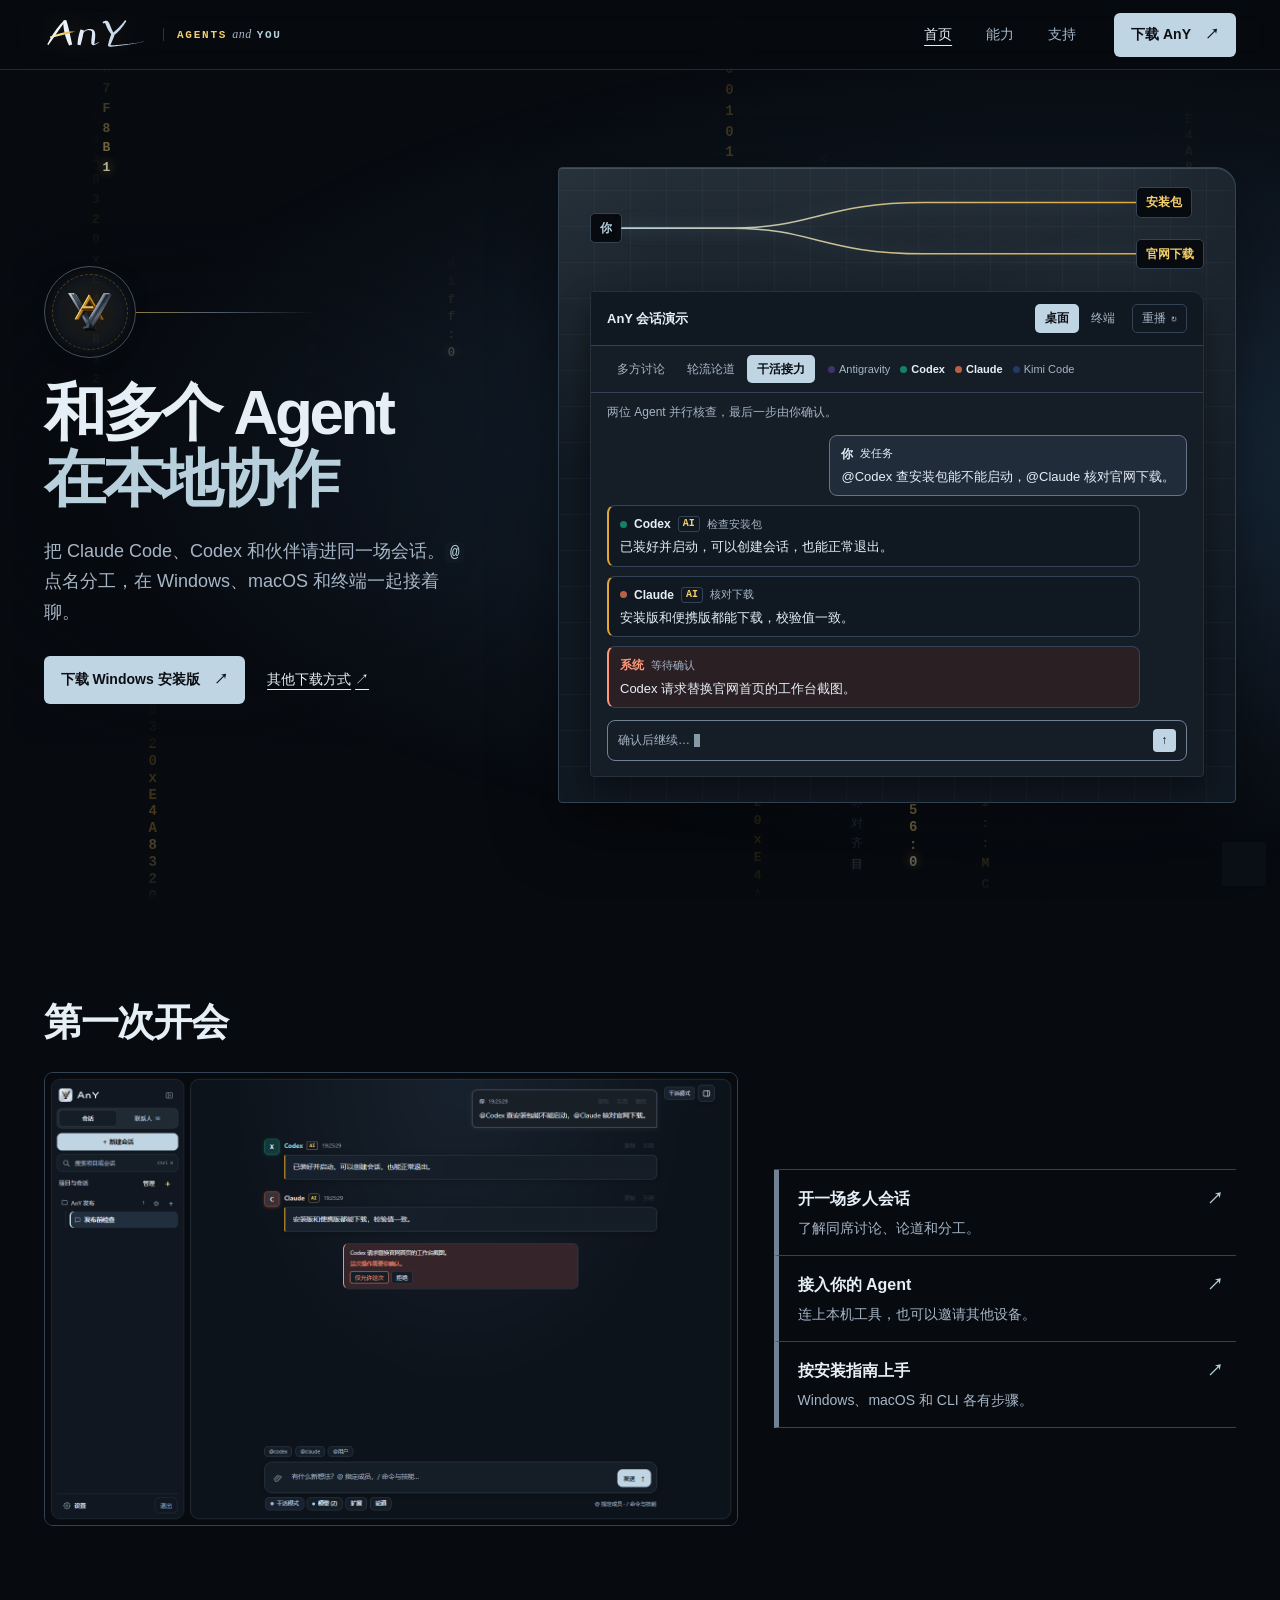
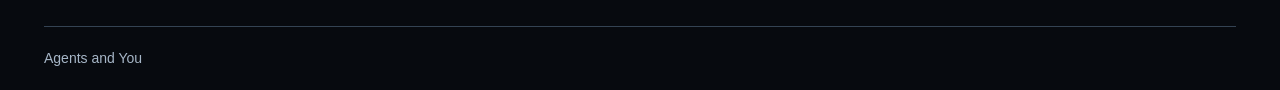
==== website/index.html @ a6eb5cba "Move the MCP link to the download center" ====
<!doctype html>
<html lang="zh-CN" data-type="software">
<head>
  <meta charset="utf-8">
  <meta name="viewport" content="width=device-width, initial-scale=1">
  <meta name="theme-color" content="#070A0F">
  <meta name="page-type" content="software">
  <meta name="site-kind" content="software">
  <meta name="description" content="AnY — 多 Agent 与多人的本地协作空间。让 Claude Code、Codex、Kimi Code、Antigravity、Cursor、OpenCode 与伙伴同席讨论、论道与协作。">
  <meta property="og:title" content="AnY · 和 Agent 在本地开会">
  <meta property="og:description" content="在同一个本地项目里，邀请多个 Agent 和你的伙伴一起讨论、分工。">
  <meta property="og:image" content="https://lugen4570-hash.github.io/AnY_Agents_and_You/assets/workspace.png">
  <meta name="twitter:card" content="summary_large_image">
  <title>AnY — 多 Agent 与多人的本地协作空间</title>
  <link rel="icon" href="assets/logo.svg?v=t2">
  <link rel="stylesheet" href="style.css?v=2.8.36-flow">
  <script src="site.js?v=2.8.36-flow" defer></script>
</head>
<body class="page-home">
  <header class="topbar">
    <a class="skip-link" href="#top">跳到正文</a>
    <a class="brand" href="index.html" aria-label="AnY · Agents and You 首页">
      <img class="brand-ink" src="assets/wordmark.svg?v=t2-sig" alt="AnY" width="106" height="38">
      <span class="brand-tagline"><b>Agents</b> <i>and</i> <strong>You</strong></span>
    </a>
    <nav aria-label="主导航">
      <a href="index.html" aria-current="page">首页</a>
      <a href="capabilities.html">能力</a>
      <a href="support.html">支持</a>
    </nav>
    <a class="nav-cta" href="download.html">下载 AnY <i aria-hidden="true">↗</i></a>
  </header>

  <main id="top" tabindex="-1">
    <section class="hero-stage-band" data-poster data-scene="work">
      <div class="hero wrap">
        <div class="hero-copy">
          <div class="hero-brand-row">
            <div class="hero-emblem-rig" aria-hidden="true">
              <span class="rig-ring rig-ring-outer"></span>
              <span class="rig-ring rig-ring-inner"></span>
              <img class="hero-emblem" src="assets/t2-emblem.svg" width="72" height="72" alt="">
            </div>
          </div>
          <h1><span>和多个 Agent</span><br><span>在本地协作</span></h1>
          <p class="lead">把 Claude Code、Codex 和伙伴请进同一场会话。<code>@</code> 点名分工，在 Windows、macOS 和终端一起接着聊。</p>
          <div class="hero-actions">
            <a class="button primary" href="downloads/AnY-Setup-2.8.36.exe" download data-dl-target="win-setup">下载 Windows 安装版 <span aria-hidden="true">↗</span></a>
            <a class="hero-secondary" href="download.html">其他下载方式 <span aria-hidden="true">↗</span></a>
          </div>
        </div>

        <section class="hero-art" data-stage aria-label="多 Agent 协作界面示例">
          <div class="stage-optics" aria-hidden="true">
            <div class="stage-light"></div>
          </div>
          <div class="signal-map" aria-hidden="true">
            <span class="signal-node">你</span>
            <svg viewBox="0 0 280 48" preserveAspectRatio="none" aria-hidden="true">
              <defs><linearGradient id="signal-gradient"><stop stop-color="#B7D0DC"/><stop offset="1" stop-color="#E4A832"/></linearGradient></defs>
              <path class="signal-line" data-signal="discuss" d="M0 24 C95 24 135 12 280 12"/>
              <path class="signal-line" data-signal="discuss" d="M0 24 C95 24 135 36 280 36"/>
              <path class="signal-line" data-signal="debate" d="M0 24 C42 24 58 12 92 12 S156 36 188 36 S238 24 280 24"/>
              <circle class="signal-round" data-signal="debate" cx="92" cy="12" r="2"/>
              <circle class="signal-round" data-signal="debate" cx="188" cy="36" r="2"/>
              <path class="signal-line" data-signal="work" d="M0 24 H60 C104 24 110 12 165 12 H280"/>
              <path class="signal-line" data-signal="work" d="M0 24 H60 C104 24 110 36 165 36 H280"/>
              <circle class="signal-bead" data-signal-bead r="2.4">
                <animateMotion dur=".92s" begin="indefinite"/>
              </circle>
              <circle class="signal-bead" data-signal-bead r="2.4">
                <animateMotion dur=".92s" begin="indefinite"/>
              </circle>
            </svg>
            <div class="signal-targets" data-signal-targets>
              <span class="signal-node">安装包</span>
              <span class="signal-node">官网下载</span>
            </div>
          </div>
          <article class="stage-window">
            <div class="stage-top">
              <div class="stage-title">AnY 会话演示</div>
              <div class="stage-tabs" role="group" aria-label="演示控制">
                <button type="button" aria-pressed="true" data-stage-view="desktop">桌面</button>
                <button type="button" aria-pressed="false" data-stage-view="terminal">终端</button>
                <button type="button" class="stage-replay" data-stage-replay hidden>重播 <span aria-hidden="true">↻</span></button>
              </div>
            </div>

            <div class="stage-controls">
              <div class="stage-tabs scenario-tabs" role="group" aria-label="协作模式">
                <button type="button" aria-pressed="false" data-scenario="discuss">多方讨论</button>
                <button type="button" aria-pressed="false" data-scenario="debate">轮流论道</button>
                <button type="button" aria-pressed="true" data-scenario="work">干活接力</button>
              </div>
              <div class="stage-caps" aria-label="演示成员">
                <span class="cap-chip" data-agent-cap="antigravity" style="--dot:#8056dd"><i aria-hidden="true"></i>Antigravity</span>
                <span class="cap-chip" data-agent-cap="codex" style="--dot:#168066"><i aria-hidden="true"></i>Codex</span>
                <span class="cap-chip" data-agent-cap="claude" style="--dot:#ba6044"><i aria-hidden="true"></i>Claude</span>
                <span class="cap-chip" data-agent-cap="kimi" style="--dot:#3468cf"><i aria-hidden="true"></i>Kimi Code</span>
              </div>
            </div>

            <div class="stage-description" data-poster-caption>两位 Agent 并行核查，最后一步由你确认。</div>
            <div class="stage-feed" data-stage-feed aria-live="polite">
              <noscript><p>一场会话可以在桌面和终端同时打开，成员、发言与看板由同一后台同步。</p></noscript>
            </div>

            <div class="stage-input">
              <span data-stage-prompt>确认后继续…</span>
              <i aria-hidden="true">↑</i>
            </div>
          </article>
        </section>
      </div>
    </section>
    <section class="wrap quick-start" id="start" aria-labelledby="start-title">
      <h2 id="start-title">第一次开会</h2>
      <img class="workspace-preview" src="assets/workspace.png?v=t2" width="1440" height="940" loading="lazy"
        alt="AnY 桌面实景，左边是项目和会话列表，右边是 AI 协作消息、权限确认与输入栏">
      <div class="start-links">
        <a href="capabilities.html#collab">
          <strong>开一场多人会话 <span aria-hidden="true">↗</span></strong>
          <span>了解同席讨论、论道和分工。</span>
        </a>
        <a href="capabilities.html#cap-local">
          <strong>接入你的 Agent <span aria-hidden="true">↗</span></strong>
          <span>连上本机工具，也可以邀请其他设备。</span>
        </a>
        <a href="support.html#install">
          <strong>按安装指南上手 <span aria-hidden="true">↗</span></strong>
          <span>Windows、macOS 和 CLI 各有步骤。</span>
        </a>
      </div>
    </section>
  </main>

  <footer class="footer wrap">
    <p>Agents and You</p>
  </footer>
</body>
</html>
---- website/style.css ----
/* The T2 sapphire plaque sets the surfaces. Silver indicates the host, gold the AI. */
:root {
  color-scheme: dark;
  --paper: #070a0f;
  --panel: #101821;
  --surface: #151d27;
  --ink: #e6eef6;
  --muted: #a6b6c7;
  --line: #344353;
  --control-line: #718294;
  --action: #c0d5e4;
  --action-text: #0b0e13;
  --focus: #b7d0dc;
  --ai: #f4cf6c;
  --ai-edge: #e4a832;
  --attention: #ff977a;
  --font: "Segoe UI", "PingFang SC", "Microsoft YaHei", sans-serif;
  --mono: "Cascadia Code", ui-monospace, Consolas, monospace;
  --display: var(--font);
}

* { box-sizing: border-box; }
[hidden] { display: none !important; }
html { scroll-padding-top: 84px; }
body { isolation: isolate; margin: 0; background: var(--paper); color: var(--ink); font: 16px/1.7 var(--font); }
a { color: inherit; text-decoration: none; }
button { font: inherit; color: inherit; cursor: pointer; }
img { max-width: 100%; height: auto; }
h1, h2, h3, h4, p { margin-top: 0; }
h1, h2, h3 { line-height: 1.18; letter-spacing: -.035em; }
i { font-style: normal; }
:focus-visible { outline: 2px solid var(--focus); outline-offset: 4px; }
code { padding: .1em .3em; border-radius: 4px; background: var(--panel); font: .89em var(--mono); }
pre { overflow: auto; }
pre code { padding: 0; background: none; color: inherit; }
.sr-only { position: absolute; width: 1px; height: 1px; overflow: hidden; clip-path: inset(50%); white-space: nowrap; }
.skip-link { position: fixed; z-index: 6; inset: 10px auto auto 12px; padding: 10px 15px; background: var(--paper); color: var(--ink); transform: translateY(-160%); }
.skip-link:focus { transform: none; }
.wrap { width: min(1216px, calc(100% - 88px)); margin-inline: auto; }

.topbar {
  position: sticky;
  top: 0;
  z-index: 5;
  display: flex;
  align-items: center;
  gap: clamp(12px, 3vw, 38px);
  min-height: 70px;
  padding-inline: max(44px, calc((100% - 1216px) / 2));
  background: rgba(7, 10, 15, 0.82);
  backdrop-filter: blur(14px) saturate(1.2);
  -webkit-backdrop-filter: blur(14px) saturate(1.2);
  color: var(--ink);
  border-bottom: 1px solid rgba(183, 208, 220, 0.16);
}
.brand {
  display: inline-flex;
  align-items: center;
  gap: 13px;
  min-height: 48px;
}
.brand-ink {
  display: block;
  width: 106px;
  height: auto;
  aspect-ratio: 124 / 44;
  filter: drop-shadow(0 0 12px rgba(244, 207, 108, 0.16));
}
.brand-tagline {
  display: inline-flex;
  align-items: baseline;
  gap: 5px;
  padding-inline-start: 13px;
  border-inline-start: 1px solid rgba(183, 208, 220, 0.22);
  font: 500 11px/1 var(--mono);
  letter-spacing: .16em;
  text-transform: uppercase;
  color: var(--muted);
  white-space: nowrap;
}
.brand-tagline b { font-weight: 600; color: var(--ai); }
.brand-tagline i { font: italic 400 12px/1 Georgia, serif; letter-spacing: .04em; text-transform: lowercase; color: var(--muted); }
.brand-tagline strong { font-weight: 600; color: var(--focus); }
.topbar nav { display: flex; margin-inline-start: auto; gap: clamp(12px, 3vw, 34px); font-size: 14px; }
.topbar nav a { display: grid; place-items: center; min-height: 44px; color: var(--muted); white-space: nowrap; }
.topbar nav a:hover, .topbar nav a[aria-current] { color: var(--ink); }
.topbar nav a[aria-current] { text-decoration: underline; text-underline-offset: 6px; }
.nav-cta, .button, .dl-primary-btn, .copy-command {
  display: inline-flex;
  align-items: center;
  justify-content: space-between;
  gap: 14px;
  border: 1px solid transparent;
  border-radius: 8px;
  background: var(--action);
  color: var(--action-text);
  padding: 10px 16px;
  font-size: 14px;
  font-weight: 700;
}
.nav-cta, .button { white-space: nowrap; }
.topbar .nav-cta, .hero-actions .button {
  min-height: 44px;
  border-radius: 6px;
  background: var(--action);
  color: var(--action-text);
  line-height: 1.4;
}
:is(.nav-cta, .button, .dl-primary-btn, .copy-command):hover {
  background: color-mix(in srgb, var(--action) 84%, var(--action-text));
}

.hero-stage-band, .sub-hero, .page-download main {
  background: radial-gradient(ellipse at 85% 5%, #25364a 0%, transparent 62%);
}
.hero-stage-band {
  overflow: clip;
  background: radial-gradient(ellipse at 83% 46%, #192a3c 0%, transparent 65%);
}
.hero {
  display: grid;
  grid-template-columns: minmax(0, .85fr) minmax(0, 1.28fr);
  align-items: center;
  gap: clamp(28px, 5vw, 72px);
  min-height: calc(100svh - 70px);
  padding-block: clamp(38px, 4vw, 65px);
}
.hero-copy {
  position: relative;
  padding: 18px 20px 18px 0;
}
.hero-copy::before {
  content: "";
  position: absolute;
  inset: -24px -18px -24px -32px;
  z-index: -1;
  border-radius: 28px;
  background: radial-gradient(ellipse at 38% 52%, rgba(7, 10, 15, 0.88) 42%, rgba(7, 10, 15, 0.45) 72%, transparent 100%);
  pointer-events: none;
}
.hero-brand-row {
  display: flex;
  align-items: center;
  margin-bottom: 22px;
}
.hero-emblem-rig {
  position: relative;
  display: grid;
  place-items: center;
  width: 92px;
  height: 92px;
  flex: none;
  border-radius: 50%;
  background: radial-gradient(circle, rgba(228, 168, 50, 0.16) 0%, rgba(183, 208, 220, 0.08) 46%, rgba(7, 10, 15, 0.65) 72%, transparent 76%);
}
.rig-ring {
  position: absolute;
  inset: 0;
  border-radius: 50%;
  pointer-events: none;
}
.rig-ring-outer {
  border: 1px solid rgba(183, 208, 220, 0.36);
}
.rig-ring-inner {
  inset: 8px;
  border: 1px dashed rgba(228, 168, 50, 0.34);
}
.hero-emblem {
  position: relative;
  display: block;
  width: 54px;
  height: 54px;
  filter: drop-shadow(0 6px 18px #070a0f);
}
.hero-emblem-rig::after {
  content: "";
  position: absolute;
  inset-inline-start: 100%;
  inset-block-start: calc(50% - .5px);
  width: min(180px, 42vw);
  height: 1px;
  background: linear-gradient(90deg, #f4cf6c92, #a7bfdb72 45%, transparent);
}
.hero h1 { margin-bottom: 25px; font: 700 clamp(38px, 4.85vw, 76px)/1.05 var(--display); letter-spacing: -.055em; }
.hero h1 span { display: inline-block; }
.hero h1 span:last-child { color: var(--focus); }
.lead { max-width: 34em; color: var(--muted); font-size: clamp(15px, 1.5vw, 18px); }
.hero-copy .lead { max-width: 27em; color: var(--muted); }
.hero-copy code { color: var(--focus); background: var(--panel); }
.hero-actions { display: flex; align-items: center; flex-wrap: wrap; gap: 14px 22px; margin-top: 28px; }
.hero-actions .button { min-height: 48px; }
.hero-actions .button:hover, .topbar .nav-cta:hover {
  background: #d6e7f3;
}
.hero-secondary { display: inline-flex; align-items: center; min-height: 44px; font-size: 14px; text-decoration: underline; text-underline-offset: 5px; }
.hero-secondary span { margin-inline-start: 4px; }
.hero-art {
  position: relative;
  isolation: isolate;
  min-width: 0;
  padding: 10px clamp(14px, 2.5vw, 36px) 26px;
  border-radius: 4px 20px 4px 4px;
}
.stage-optics {
  position: absolute;
  z-index: -1;
  inset: 0;
  overflow: hidden;
  border: 1px solid var(--line);
  border-radius: inherit;
  box-shadow: inset 0 1px 0 #b7d0dc33, 0 24px 68px #0007;
  background:
    linear-gradient(155deg, #b7d0dc24, transparent 32%),
    repeating-linear-gradient(90deg, transparent 0 35px, #b7d0dc0a 35px 36px),
    repeating-linear-gradient(0deg, transparent 0 35px, #b7d0dc0a 35px 36px),
    #101821;
}
.stage-light { position: absolute; inset: 0; background: radial-gradient(ellipse at 80% 0%, #b7d0dc38, transparent 57%); opacity: .48; }
.signal-map {
  display: grid;
  grid-template-columns: max-content minmax(0, 1fr) max-content;
  align-items: center;
  margin-bottom: 12px;
  color: var(--focus);
}
.signal-map svg { display: block; width: 100%; height: clamp(74px, 8vw, 115px); overflow: visible; }
.signal-node { border: 1px solid var(--line); border-radius: 5px; background: var(--paper); padding: 4px 9px; font-size: 12px; font-weight: 700; }
.signal-targets { display: grid; grid-auto-rows: 1fr; align-self: stretch; align-items: center; justify-items: start; color: var(--ai); }
[data-signal] { display: none; }
.signal-line {
  fill: none;
  stroke: url(#signal-gradient);
  stroke-width: 1.5;
  stroke-linecap: round;
  stroke-linejoin: round;
  filter: drop-shadow(0 0 4px #b7d0dc44);
  vector-effect: non-scaling-stroke;
}
[data-scene="discuss"] [data-signal="discuss"],
[data-scene="debate"] [data-signal="debate"],
[data-scene="work"] [data-signal="work"] { display: block; }
.signal-round { fill: var(--ai); stroke: var(--paper); stroke-width: 1; vector-effect: non-scaling-stroke; }
.signal-bead { fill: var(--ai); stroke: currentColor; stroke-width: 1.2; opacity: 0; }
.stage-description { padding: 9px 16px 0; color: var(--muted); font-size: 12px; }
.stage-tabs .stage-replay { border-color: var(--line); margin-inline-start: 5px; }
.stage-replay span { margin-inline-start: 2px; }

.hero-art[data-view="terminal"] { --surface: #0b0e13; font-family: var(--mono), var(--font); }
.stage-window {
  overflow: hidden;
  background: var(--surface);
  border: 1px solid color-mix(in srgb, var(--surface) 80%, var(--control-line));
  border-radius: 4px 13px 4px 4px;
  box-shadow: 0 12px 29px #0006;
}
.stage-top, .stage-controls { border-bottom: 1px solid var(--line); }
.stage-top { display: flex; align-items: center; justify-content: space-between; gap: 10px; padding: 12px 16px; background: var(--panel); }
.stage-title { font-size: 13px; font-weight: 720; }
.stage-controls { display: flex; flex-wrap: wrap; align-items: center; gap: 9px 13px; padding: 9px 16px; }
.stage-tabs { display: flex; flex-wrap: wrap; align-items: center; gap: 2px; }
.stage-tabs button {
  padding: 3px 9px;
  border: 1px solid transparent;
  border-radius: 5px;
  background: transparent;
  color: var(--muted);
  font-size: 12px;
  white-space: nowrap;
}
.stage-tabs button:hover { border-color: var(--line); color: var(--ink); }
.stage-tabs button[aria-pressed="true"] { background: var(--action); color: var(--action-text); font-weight: 700; }
html:not(.has-js) .stage-tabs { display: none; }
.stage-caps { display: flex; flex-wrap: wrap; gap: 5px 10px; font-size: 11px; color: var(--muted); }
.cap-chip { white-space: nowrap; }
.cap-chip i, .msg-row header::before {
  display: inline-block;
  width: 7px;
  height: 7px;
  margin-inline-end: 4px;
  border-radius: 50%;
  background: var(--dot, var(--agent-color, var(--control-line)));
}
.cap-chip i { opacity: .38; }
.cap-chip.is-active { color: var(--ink); font-weight: 680; }
.cap-chip.is-active i { opacity: 1; }
.stage-feed { display: grid; align-content: start; gap: 9px; min-height: 224px; padding: 12px 16px; }
.msg-row {
  max-width: 92%;
  padding: 8px 11px;
  border: 1px solid var(--line);
  border-radius: 8px;
  background: var(--panel);
}
.msg-row.ai { border-inline-start: 2px solid var(--ai-edge); }
.msg-row.human { justify-self: end; background: #202c3a; border-color: #647385; color: var(--ink); }
.msg-row.approval { border-inline-start: 2px solid var(--attention); background: #2a2024; }
.msg-row.approval header b { color: var(--attention); }
.msg-row.approval header::before { display: none; }
.msg-row .speaker-kind { color: var(--ai); border: 1px solid var(--line); border-radius: 3px; padding: 0 4px; font: 700 10px/1.4 var(--mono); }
.msg-row header { display: flex; align-items: center; gap: 7px; font-size: 12px; }
.msg-row header::before { content: ""; margin: 0; }
.msg-row.human header::before { display: none; }
.msg-row header span { color: var(--muted); font-size: 11px; }
.msg-row.human header span { color: inherit; }
.msg-row p { margin: 3px 0 0; font-size: 13px; line-height: 1.55; overflow-wrap: anywhere; }
.stage-input {
  display: flex;
  align-items: center;
  justify-content: space-between;
  gap: 8px;
  margin: 0 16px 15px;
  padding: 8px 10px;
  border: 1px solid var(--control-line);
  border-radius: 8px;
  color: var(--muted);
  font-size: 12px;
}
.stage-input i { display: grid; place-items: center; flex: 0 0 23px; height: 23px; border-radius: 4px; background: var(--action); color: var(--action-text); }
[data-view="terminal"] .msg-row { justify-self: stretch; max-width: none; padding-block: 7px; border-width: 0 0 1px; border-radius: 0; background: none; color: var(--ink); }
[data-view="terminal"] .msg-row.ai header b { color: var(--ai); }
[data-view="terminal"] .msg-row.human header::before { display: inline; content: ">"; width: auto; height: auto; background: none; color: var(--muted); }
[data-view="terminal"] .stage-input i { display: none; }
[data-view="terminal"] .stage-input::before { content: "›"; color: var(--focus); }
[data-view="terminal"] .stage-input { justify-content: flex-start; border-radius: 3px; }

.sub-hero-inner, .download-center { padding-block: clamp(48px, 7vw, 94px); }
.sub-hero h1, .dl-heading h1 { margin-bottom: 18px; font: 700 clamp(32px, 5vw, 64px)/1.1 var(--display); }
.visual-caption { display: block; margin-bottom: 14px; color: var(--muted); font: 600 12px/1.45 var(--mono); }
.nested-section { padding-block: 54px 0; }
.topic-header { display: flex; gap: 16px; align-items: baseline; margin-bottom: 22px; }
.topic-header h2, .doc-section h2 { margin-bottom: 10px; font-size: clamp(25px, 3vw, 38px); }
.topic-desc, .panel-copy p, .gallery-copy p { margin-bottom: 0; color: var(--muted); }
.nested-shell, .doc-card, .docs-sidebar { background: var(--surface); border: 1px solid var(--line); border-radius: 12px; }
.nested-tabs { display: flex; flex-wrap: wrap; gap: 6px; padding: 12px; border-bottom: 1px solid var(--line); }
.nested-tabs button, .platform-picker button {
  padding: 7px 12px;
  border: 1px solid var(--control-line);
  border-radius: 6px;
  background: transparent;
  font-size: 14px;
}
:is(.nested-tabs, .platform-picker) button:hover { background: var(--panel); }
.nested-tabs button[aria-selected="true"], .platform-picker button[aria-pressed="true"] { background: var(--action); color: var(--action-text); border-color: var(--action); }
.nested-panels, .doc-card { padding: clamp(16px, 3vw, 32px); }
.panel-grid { display: grid; grid-template-columns: 1fr 1fr; align-items: center; gap: clamp(16px, 4vw, 42px); }
.panel-gallery { display: grid; grid-template-columns: minmax(0, 1fr); gap: 22px; }
.gallery-copy { max-width: 52em; }
.panel-copy h3, .gallery-copy h3, .nested-panel h3 { margin-bottom: 14px; font-size: clamp(20px, 2.2vw, 28px); }
.panel-visual, .term-grid > div, .mini-box, .doc-callout { padding: 16px; border: 1px solid var(--line); border-radius: 8px; background: var(--panel); }
.doc-callout { margin-top: 18px; }
.diagram-stack, .diagram-steps, .status-demo { display: grid; gap: 8px; }
.diag-row, .doc-two-cols { display: grid; grid-template-columns: repeat(2, minmax(0, 1fr)); gap: 8px; }
.diag-row:has(> :nth-child(3)), .term-grid { grid-template-columns: repeat(3, minmax(0, 1fr)); }
.diag-node, .diag-chip, .diagram-steps > div, .st-row { padding: 10px; border: 1px solid var(--line); border-radius: 6px; background: var(--surface); font-size: 13px; }
.diag-node span, .diagram-steps b { margin-inline-end: 10px; }
.diag-chip strong, .diag-chip small { display: block; overflow-wrap: anywhere; }
.diag-arrow, .diag-chip small { color: var(--muted); }
.diag-arrow { text-align: center; font-size: 12px; }
.st-row { display: flex; flex-wrap: wrap; gap: 6px 12px; align-items: center; }
.st-row .is-busy { color: var(--focus); }
.agent-matrix { display: flex; flex-wrap: wrap; gap: 8px; }
.agent-matrix span { padding: 5px 10px; border: 1px solid var(--line); border-radius: 6px; font-size: 13px; }
.construct-list, .doc-steps { padding-inline-start: 1.25rem; }
.construct-list li + li, .doc-steps li + li { margin-top: 7px; }
.product-frame { margin: 0; overflow: hidden; border: 1px solid var(--line); border-radius: 10px; background: var(--surface); box-shadow: 0 12px 32px #0004; }
.frame-bar {
  display: flex;
  align-items: center;
  justify-content: space-between;
  gap: 12px;
  padding: 9px 14px;
  border-bottom: 1px solid var(--line);
  background: var(--panel);
  color: var(--muted);
  font-size: 12px;
}
.frame-bar > span:first-child { display: inline-flex; align-items: center; gap: 6px; }
.frame-bar > span:first-child i {
  display: inline-block;
  width: 8px;
  height: 8px;
  border-radius: 50%;
  background: var(--control-line);
  opacity: .6;
}
.product-frame img { display: block; width: 100%; height: auto; }
.page-capabilities main { padding-bottom: 54px; }

.quick-start { display: grid; grid-template-columns: minmax(0, 1.5fr) minmax(0, 1fr); align-items: center; gap: 20px 36px; padding-block: clamp(50px, 8vw, 100px); }
.quick-start h2 { grid-column: 1 / -1; margin-bottom: 8px; font: 700 clamp(24px, 3vw, 40px)/1.15 var(--display); }
.workspace-preview { display: block; width: 100%; height: auto; border: 1px solid var(--line); border-radius: 9px; }
.start-links { display: grid; border-top: 1px solid var(--line); }
.start-links a {
  display: grid;
  gap: 4px;
  padding: 15px 13px 15px 19px;
  border-bottom: 1px solid var(--line);
  border-inline-start: 5px solid var(--control-line);
  background: var(--paper);
  color: var(--ink);
}
.start-links a:hover strong { text-decoration: underline; text-underline-offset: 4px; }
.start-links a:focus-visible { outline-color: var(--focus); }
.start-links strong { display: flex; justify-content: space-between; gap: 8px; }
.start-links strong span { color: var(--focus); }
.start-links a > span { color: var(--muted); font-size: 14px; }

.download-center {
  display: grid;
  grid-template-columns: minmax(200px, .7fr) minmax(0, 1.3fr);
  align-content: center;
  align-items: center;
  gap: 18px clamp(26px, 6vw, 90px);
  min-height: min(690px, 82vh);
}
.dl-heading { align-self: end; }
.dl-heading h1 { font-size: clamp(43px, 6vw, 87px); }
.dl-heading p { color: var(--muted); margin: 0; }
.download-mcp { display: inline-flex; align-items: center; gap: 8px; min-height: 44px; margin-top: 6px; color: var(--action); text-decoration: underline; text-underline-offset: 4px; }
.download-mcp:hover { color: var(--ink); }
.platform-tiles { display: grid; align-self: start; gap: 6px; max-width: 340px; }
.platform-tile {
  display: flex;
  align-items: center;
  gap: 12px;
  min-width: 0;
  padding: 9px 13px;
  border: 1px solid var(--control-line);
  border-radius: 10px;
  background: var(--paper);
  color: var(--ink);
  text-align: left;
}
.platform-tile[aria-selected="true"] { border-color: var(--action); background: var(--action); color: var(--action-text); font-weight: 750; }
.platform-tile:focus-visible { outline-color: var(--focus); outline-offset: 2px; }
.tile-icon { flex: none; width: 24px; height: 24px; fill: currentColor; }
.platform-panels {
  grid-column: 2;
  grid-row: 1 / span 2;
  min-width: 0;
  min-height: 355px;
  padding: clamp(24px, 5vw, 72px);
  border: 1px solid var(--line);
  border-radius: 30px 12px 30px 12px;
  background: var(--paper);
  color: var(--ink);
  box-shadow: 0 16px 42px #0004;
}
.platform-panel h2 { margin-bottom: 6px; font: 700 clamp(34px, 5vw, 69px)/1.02 var(--display); letter-spacing: -.06em; }
.platform-requirements { color: var(--muted); font-size: 14px; margin: 0 0 26px; }
.dl-primary-btn { border-radius: 999px; min-width: min(236px, 100%); }
.dl-secondary-btn { background: var(--surface); color: var(--ink); border-color: var(--control-line); }
.dl-secondary-btn:hover { background: var(--panel); color: var(--ink); }
.mac-arch-actions { display: flex; flex-wrap: wrap; gap: 10px; }
.wechat-tip-banner {
  grid-column: 1 / -1;
  display: flex;
  flex-wrap: wrap;
  align-items: center;
  justify-content: space-between;
  gap: 12px 18px;
  padding: 14px 18px;
  border: 1px solid var(--control-line);
  border-radius: 14px;
  background: var(--paper);
  color: var(--ink);
}
.wechat-tip-banner p { margin: 2px 0 0; font-size: 14px; color: var(--muted); }
.wechat-tip-actions { display: flex; flex-wrap: wrap; align-items: center; gap: 8px; min-width: 0; }
.wechat-tip-actions code { max-width: 100%; overflow-wrap: anywhere; user-select: all; }
.install-guide-dialog {
  width: min(560px, calc(100% - 28px));
  padding: 22px 24px;
  border: 1px solid var(--line);
  border-radius: 20px;
  background: var(--surface);
  color: var(--ink);
  box-shadow: 0 24px 60px #0007;
}
.install-guide-dialog::backdrop { background: #070a0fb0; }
.install-guide-head { display: flex; align-items: center; justify-content: space-between; gap: 12px; margin-bottom: 10px; }
.install-guide-head h3 { margin: 0; font-size: 20px; }
.guide-close-btn { border: 1px solid var(--control-line); border-radius: 999px; width: 32px; height: 32px; background: transparent; line-height: 1; }
.guide-lead { margin-bottom: 10px; }
.install-guide-body .doc-steps { padding-inline-start: 20px; margin: 0 0 12px; }
.install-guide-body .doc-steps li + li { margin-top: 6px; }
.install-guide-foot { display: flex; flex-wrap: wrap; justify-content: flex-end; gap: 10px; margin-top: 16px; }
.install-guide-foot .button { background: transparent; color: var(--ink); border-color: var(--control-line); }
.install-guide-foot .button.primary { background: var(--action); color: var(--action-text); border-color: var(--action); }
.dl-subnote { margin: 12px 0 0; color: var(--muted); font-size: 14px; }
.platform-links { display: flex; flex-wrap: wrap; gap: 6px 19px; margin-top: 14px; font-size: 14px; }
.platform-links a, .doc-steps a, .doc-callout a, .mac-doc-step a { text-decoration: underline; text-underline-offset: 3px; }
.cli-card { min-width: 0; overflow: hidden; background: #0b0e13; color: #e6eef6; border: 1px solid #344353; border-radius: 9px; }
.cli-card-bar { display: flex; flex-wrap: wrap; justify-content: space-between; gap: 10px; padding: 10px; border-bottom: 1px solid #344353; }
.platform-picker { display: flex; flex-wrap: wrap; gap: 6px; }
.cli-card { --panel: #18222e; --action: #e6eef6; --action-text: #0b0e13; --control-line: #718294; --focus: #b7d0dc; }
.cli-card pre { margin: 0; padding: 16px; font: 13px/1.7 var(--mono); }

.page-mcp { background: radial-gradient(ellipse at 50% 8%, #192a3c 0%, var(--paper) 62%); }
.mcp-page { max-width: 960px; padding-block: clamp(42px, 7vw, 96px); }
.mcp-heading { margin-bottom: clamp(24px, 4vw, 42px); animation: mcp-enter .35s ease-out both; }
.mcp-heading h1 { font-size: clamp(30px, 5.2vw, 58px); margin-bottom: 14px; }
.mcp-heading p:last-child { margin-bottom: 0; }
.mcp-name { color: var(--ai); font: 600 14px/1.4 var(--mono); }
.mcp-setup { background: var(--panel); border: 1px solid var(--line); border-radius: 12px; padding: clamp(16px, 4vw, 36px); }
.mcp-setup p { color: var(--muted); }
.mcp-options, .mcp-actions { display: flex; flex-wrap: wrap; align-items: center; gap: 12px; }
.mcp-options { padding-bottom: 22px; margin-bottom: 26px; border-bottom: 1px solid var(--line); }
.mcp-options .platform-picker { margin-inline-start: auto; }
.mcp-options button, .mcp-options select, .mcp-actions a { min-height: 44px; }
.mcp-options select { max-width: 100%; padding: 4px 10px; border-radius: 6px; border: 1px solid var(--control-line); background: var(--paper); color: var(--ink); font: inherit; }
.mcp-code { display: flex; flex-wrap: wrap; align-items: flex-start; justify-content: space-between; }
.mcp-code pre { flex: 1 1 340px; white-space: pre-wrap; overflow-wrap: anywhere; }
.mcp-code button { margin: 12px; min-height: 44px; }
.mcp-actions { margin-bottom: 16px; }
.mcp-actions a:not(.button), .mcp-guide-link { text-decoration: underline; text-underline-offset: 3px; }
.mcp-actions a:not(.button), .mcp-guide-link { display: inline-flex; align-items: center; min-height: 44px; }
.mcp-config summary { cursor: pointer; min-height: 44px; padding-block: 8px; }
.mcp-config h3 { font-size: 16px; margin: 12px 0 8px; }
.mcp-config pre { padding: 16px; white-space: pre-wrap; overflow-wrap: anywhere; }
.mcp-setup .mcp-check { margin: 24px 0 0; padding-top: 18px; border-top: 1px solid var(--line); }
@keyframes mcp-enter { from { opacity: 0; transform: translateY(6px); } to { opacity: 1; transform: none; } }
@media (prefers-reduced-motion: reduce) { .mcp-heading { animation: none; } }
@media (max-width: 720px) { .mcp-options .platform-picker { margin-inline-start: 0; } }
.copy-status, .noscript-tip { margin: 8px 0; font-size: 13px; }
.noscript-tip { padding-inline: 16px; }

.docs-shell { display: grid; grid-template-columns: 224px minmax(0, 1fr); align-items: start; gap: clamp(18px, 5vw, 58px); padding-block: 38px 62px; }
.docs-sidebar { position: sticky; top: 88px; padding: 12px; }
.doc-search-box input { width: 100%; padding: 8px; border: 1px solid var(--control-line); border-radius: 5px; background: var(--paper); color: var(--ink); font: inherit; font-size: 14px; }
.doc-search-count { display: block; color: var(--muted); }
.doc-nav { display: flex; flex-direction: column; gap: 4px; margin-top: 12px; }
.doc-nav a { display: block; padding: 3px 8px; border-radius: 5px; font-size: 14px; }
.doc-nav a:hover, .doc-nav .is-active { background: var(--panel); }
.doc-nav > a { font-weight: 670; }
.doc-nav > a span { margin-inline-end: 4px; color: var(--muted); font: 12px var(--mono); }
.doc-subnav { margin: 0 0 4px 12px; border-left: 1px solid var(--line); }
.doc-subnav a { font-size: 13px; color: var(--muted); }
.docs-content { min-width: 0; overflow-wrap: anywhere; }
.doc-section + .doc-section { margin-top: 44px; }
.doc-card + .doc-card { margin-top: 12px; }
.term-grid { display: grid; gap: 8px; }
.term-grid p, .mini-box p, .doc-callout p { margin: 4px 0 0; font-size: 14px; color: var(--muted); }
.doc-note { margin-bottom: 0; color: var(--muted); font-size: 14px; }
.mac-doc-step + .mac-doc-step { margin-top: 24px; padding-top: 20px; border-top: 1px dashed var(--line); }
.mac-doc-step h4 { margin-bottom: 8px; }
.mac-doc-step p { margin-bottom: 10px; }
.doc-code { margin: 10px 0 0; padding: 12px 14px; border-radius: 8px; background: #101821; color: #e6eef6; font: 13px/1.6 var(--mono); }
.doc-figure { margin: 14px 0 4px; }
.doc-figure img { display: block; max-width: min(100%, 460px); height: auto; border: 1px solid var(--line); border-radius: 10px; box-shadow: 0 8px 24px #0004; }
.doc-figure figcaption { margin-top: 8px; color: var(--muted); font-size: 12px; line-height: 1.5; }
.docs-faq details { border-bottom: 1px solid var(--line); }
.docs-faq summary { display: grid; grid-template-columns: minmax(0, 1fr) auto; align-items: start; gap: 12px; padding: 14px 0; font-weight: 680; cursor: pointer; }
.docs-faq summary::-webkit-details-marker { display: none; }
.docs-faq details[open] summary span { transform: rotate(45deg); }
.docs-faq details p { color: var(--muted); }
.redirect-box { width: min(520px, calc(100% - 36px)); margin: 12vh auto; }
.footer { padding-block: 22px; border-top: 1px solid var(--line); }
.footer p { margin: 0; color: var(--muted); font: 500 14px/1.4 var(--font); }

@media (prefers-reduced-motion: no-preference) {
  .rig-ring-inner { animation: rig-spin 42s linear reverse infinite; }
  .hero-emblem {
    animation: emblem-glow 6.5s ease-in-out infinite;
  }
  .hero h1 span, .hero-copy .lead, .hero-actions { animation: rise-in .68s both; }
  .hero h1 span { animation-delay: .1s; }
  .hero h1 span:last-child { animation-delay: .21s; }
  .hero-copy .lead, .hero-actions { animation-delay: .31s; }
  .hero-art { animation: stage-in .96s .1s both; }
  .stage-optics::after {
    content: "";
    position: absolute;
    inset: -40% -20%;
    background: linear-gradient(115deg, transparent 42%, rgba(183, 208, 220, 0.09) 49%, rgba(244, 207, 108, 0.06) 51%, transparent 58%);
    transform: translateX(-65%);
    animation: optics-sweep 9.5s cubic-bezier(.4, 0, .2, 1) 1.2s infinite;
    pointer-events: none;
  }
  .stage-input span::after {
    content: "";
    display: inline-block;
    width: 6px;
    height: 1.05em;
    margin-inline-start: 4px;
    vertical-align: text-bottom;
    background: var(--focus);
    opacity: .7;
    animation: caret-blink 1.15s steps(2, end) infinite;
  }
  .stage-light, .hero h1 span, .signal-map, .signal-node { transition: color .42s, background-color .42s; }
  .cap-chip.is-active i { animation: cue-in 2.2s ease-out infinite; }
  .button, .nav-cta, .platform-tile { transition: transform .28s, background-color .28s, border-color .28s, box-shadow .28s; }
  .button:hover, .nav-cta:hover, .platform-tile:hover { transform: translateY(-3px); box-shadow: 0 10px 26px rgba(183, 208, 220, 0.16); }
  .button:active, .nav-cta:active, .platform-tile:active { transform: translateY(1px); }
  .start-links a { transition: padding .18s ease-out, background-color .18s ease-out, border-color .18s ease-out; }
  .start-links a:hover { padding-inline-start: 24px; background: var(--surface); border-inline-start-color: var(--ai-edge); }

  .reveal-on-scroll { opacity: 0; transform: translateY(18px); transition: opacity .65s cubic-bezier(.22, 1, .36, 1), transform .65s cubic-bezier(.22, 1, .36, 1); }
  .reveal-on-scroll.is-visible { opacity: 1; transform: none; }

  @keyframes rig-spin {
    to { transform: rotate(360deg); }
  }
  @keyframes emblem-glow {
    0%, 100% { filter: drop-shadow(0 10px 28px #0b0e13) drop-shadow(0 0 18px rgba(228, 168, 50, 0.14)); }
    50% { filter: drop-shadow(0 16px 32px #0b0e13) drop-shadow(0 0 26px rgba(183, 208, 220, 0.22)); }
  }
  @keyframes optics-sweep {
    0%, 58% { transform: translateX(-65%); }
    100% { transform: translateX(75%); }
  }
  @keyframes caret-blink {
    0%, 49% { opacity: .75; }
    50%, 100% { opacity: 0; }
  }
  @keyframes stage-in {
    from { opacity: .3; transform: translateY(14px) scale(.987); }
    to { opacity: 1; transform: none; }
  }
  @keyframes cue-in {
    0% { box-shadow: 0 0 0 0 var(--dot); }
    70%, 100% { box-shadow: 0 0 0 7px transparent; }
  }
  @keyframes rise-in {
    from { transform: translateY(12px); opacity: 0; }
    to { transform: translateY(0); opacity: 1; }
  }
}

@media (max-width: 920px) {
  .wrap { width: calc(100% - 48px); }
  .topbar { padding-inline: 24px; }
  .hero { grid-template-columns: 1fr; gap: 30px; }
  .hero h1 { font-size: clamp(37px, 8vw, 65px); }
  .docs-shell { grid-template-columns: 180px minmax(0, 1fr); }
}

@media (max-width: 640px) {
  .wrap { width: calc(100% - 32px); }
  .topbar { gap: 10px; min-height: 60px; padding-inline: 16px; }
  .brand { flex-direction: column; align-items: flex-start; justify-content: center; gap: 2px; min-height: 44px; }
  .brand-ink { width: 80px; }
  .brand-tagline { padding-inline-start: 0; border-inline-start: 0; font-size: 8px; letter-spacing: .09em; gap: 3px; }
  .brand-tagline i { font-size: 9px; }
  .hero-emblem-rig { width: 74px; height: 74px; }
  .hero-emblem { width: 44px; height: 44px; }
  .topbar nav { gap: 9px; font-size: 13px; }
  .nav-cta { gap: 4px; padding: 5px 10px; font-size: 13px; }
  .hero { min-height: 0; padding-block: 38px 32px; }
  .hero h1 { margin-bottom: 15px; }
  .hero-art { padding: 12px 11px 14px; }
  .hero-actions { margin-top: 20px; }
  .stage-feed { min-height: 0; }
  .stage-controls { padding: 9px 12px; }
  .stage-tabs button { min-width: 44px; min-height: 44px; padding-inline: 6px; }
  .panel-grid, .panel-gallery, .docs-shell, .term-grid, .doc-two-cols { grid-template-columns: minmax(0, 1fr); }
  .docs-sidebar { position: static; }
  .quick-start { grid-template-columns: 1fr; gap: 14px; }
  .download-center { grid-template-columns: minmax(0, 1fr); gap: 18px; min-height: 0; }
  .platform-panels { grid-column: auto; grid-row: auto; min-height: 0; margin-right: 8px; }
  .platform-tiles { grid-template-columns: repeat(3, minmax(0, 1fr)); max-width: none; }
  .platform-tile { justify-content: center; gap: 4px; padding: 8px 3px; line-height: 1.35; font-size: 12px; }
  .tile-icon { width: 18px; height: 18px; }
}
@media (max-width: 360px) {
  :is(.page-home, .page-download) .topbar { gap: 8px; padding-inline: 12px; }
  :is(.page-home, .page-download) .topbar nav { gap: 6px; }
  :is(.page-home, .page-download) .brand-ink { width: 60px; }
  :is(.page-home, .page-download) .brand-tagline { display: none; }
  :is(.page-home, .page-download) .topbar .nav-cta { gap: 4px; padding-inline: 8px; }
}
.mac-security-picture { display: grid; gap: 9px; margin-top: 16px; padding: 16px; border: 1px solid var(--line); border-radius: 12px; background: var(--surface); color: var(--ink); }
.mac-security-picture > div { display: flex; flex-wrap: wrap; gap: 10px; align-items: center; justify-content: space-between; }
.mac-security-picture strong { padding: 4px 10px; border: 1px solid var(--control-line); border-radius: 7px; background: var(--panel); }

/* Vertical golden AI byte rain + cool silver human language streams behind the viewport. */
.signal-rain {
  position: fixed;
  z-index: -1;
  inset: 0;
  width: 100%;
  height: 100%;
  pointer-events: none;
  -webkit-mask-image: linear-gradient(180deg, transparent 0%, #000 10%, #000 90%, transparent 100%);
  mask-image: linear-gradient(180deg, transparent 0%, #000 10%, #000 90%, transparent 100%);
}
:root[data-motion-paused] .rig-ring-outer,
:root[data-motion-paused] .rig-ring-inner,
:root[data-motion-paused] .hero-emblem,
:root[data-motion-paused] .stage-optics::after,
:root[data-motion-paused] .stage-input span::after,
:root[data-motion-paused] .cap-chip.is-active i {
  animation-play-state: paused !important;
}
:root[data-motion-paused] .stage-optics::after { opacity: 0; }
.signal-motion-toggle {
  position: fixed;
  z-index: 4;
  inset: auto max(14px, env(safe-area-inset-right)) max(14px, env(safe-area-inset-bottom)) auto;
  display: grid;
  place-items: center;
  width: 44px;
  height: 44px;
  border: 1px solid var(--line);
  border-radius: 50%;
  background: rgba(11, 16, 23, 0.88);
  backdrop-filter: blur(8px);
  -webkit-backdrop-filter: blur(8px);
  color: var(--muted);
}
.signal-motion-toggle:hover { color: var(--ink); border-color: var(--control-line); }
.signal-motion-toggle svg { width: 15px; height: 15px; fill: currentColor; }
.signal-motion-toggle .signal-play,
.signal-motion-toggle[aria-pressed="false"] .signal-pause { display: none; }
.signal-motion-toggle[aria-pressed="false"] .signal-play { display: inline; }
@media(prefers-reduced-motion: reduce) {
  .rig-ring-outer, .rig-ring-inner { animation: none; }
  .signal-motion-toggle { display: none; }
}
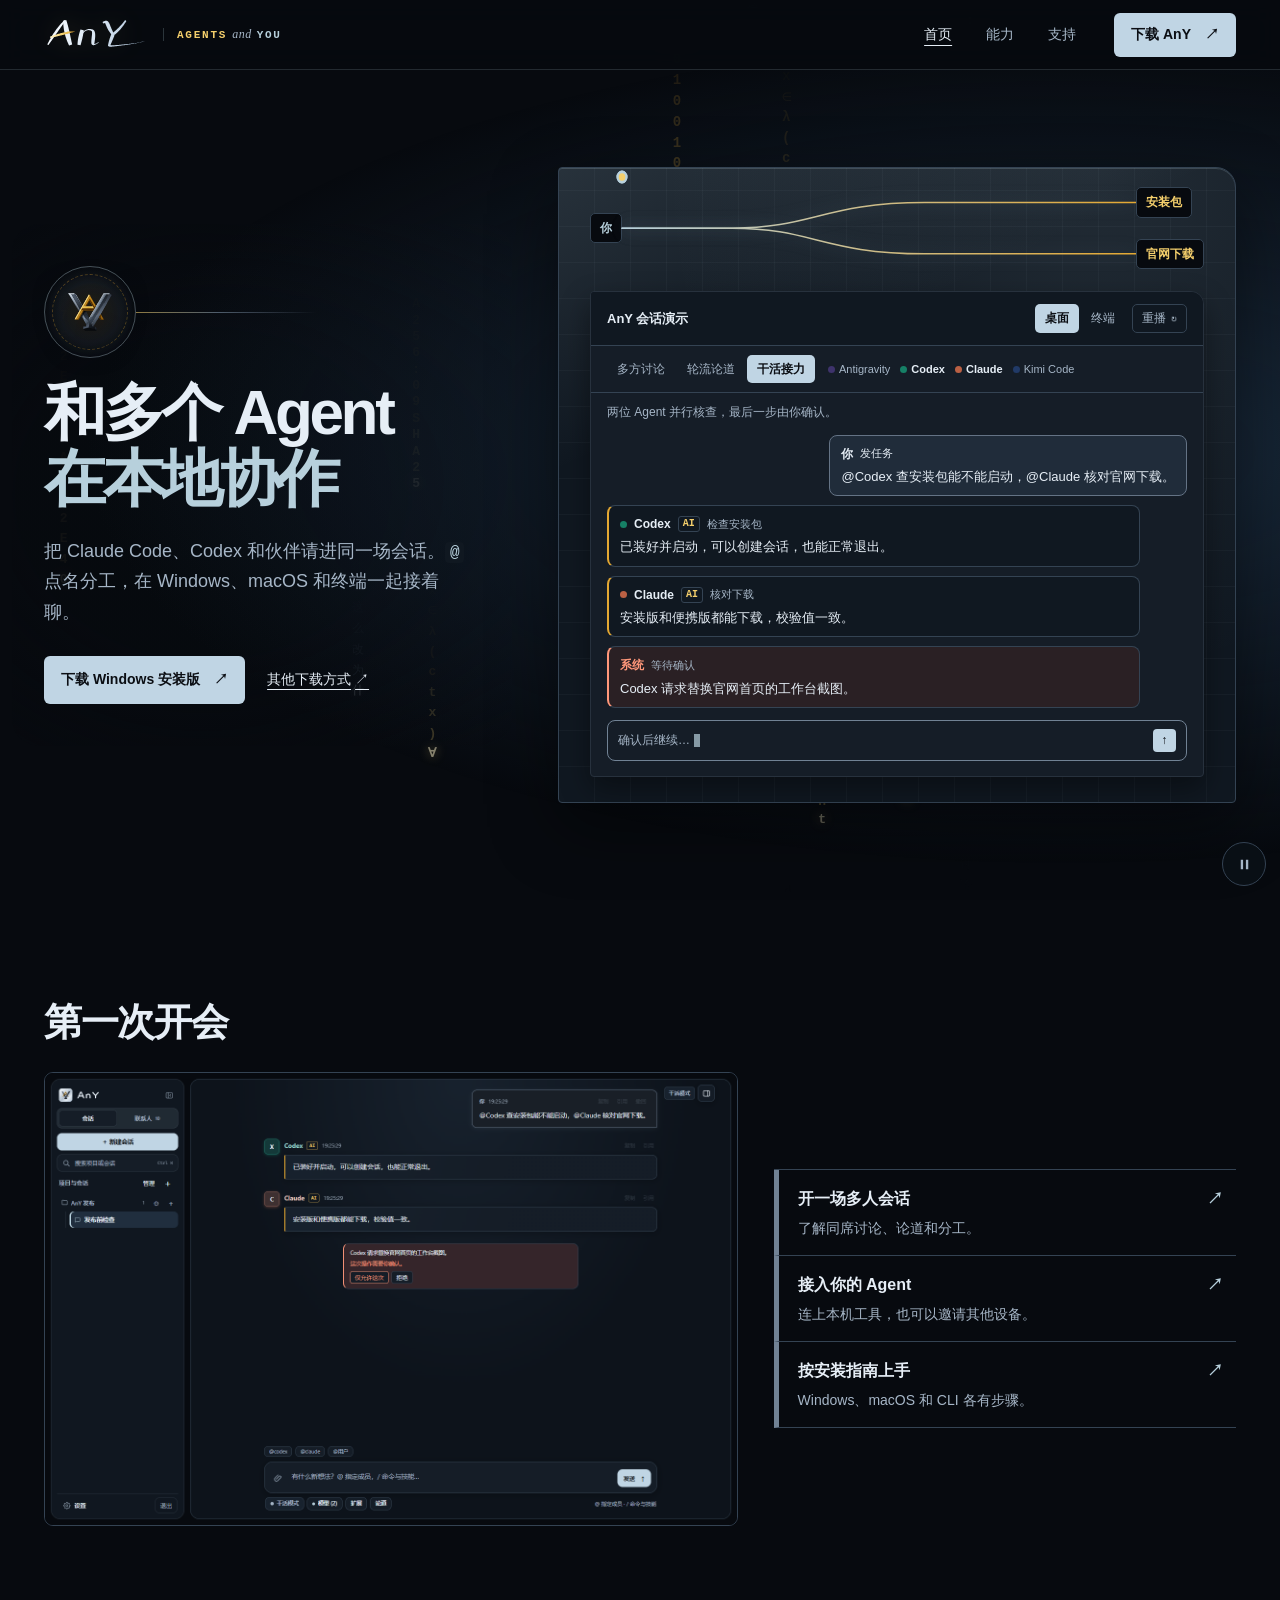
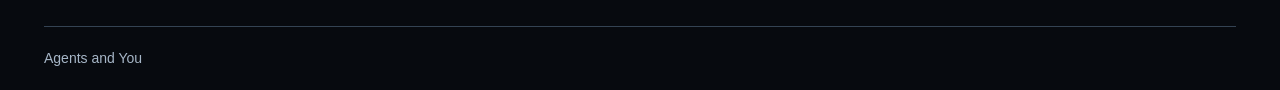
==== commit e0b44d0f: "Publish verified AnY 2.8.38 downloads" ====
--- a/website/index.html
+++ b/website/index.html
@@ -13,8 +13,8 @@
   <meta name="twitter:card" content="summary_large_image">
   <title>AnY — 多 Agent 与多人的本地协作空间</title>
   <link rel="icon" href="assets/logo.svg?v=t2">
-  <link rel="stylesheet" href="style.css?v=2.8.36-flow">
-  <script src="site.js?v=2.8.36-flow" defer></script>
+  <link rel="stylesheet" href="style.css?v=2.8.38-flow">
+  <script src="site.js?v=2.8.38-flow" defer></script>
 </head>
 <body class="page-home">
   <header class="topbar">
@@ -45,7 +45,7 @@
           <h1><span>和多个 Agent</span><br><span>在本地协作</span></h1>
           <p class="lead">把 Claude Code、Codex 和伙伴请进同一场会话。<code>@</code> 点名分工，在 Windows、macOS 和终端一起接着聊。</p>
           <div class="hero-actions">
-            <a class="button primary" href="downloads/AnY-Setup-2.8.36.exe" download data-dl-target="win-setup">下载 Windows 安装版 <span aria-hidden="true">↗</span></a>
+            <a class="button primary" href="downloads/AnY-Setup-2.8.38.exe" download data-dl-target="win-setup">下载 Windows 安装版 <span aria-hidden="true">↗</span></a>
             <a class="hero-secondary" href="download.html">其他下载方式 <span aria-hidden="true">↗</span></a>
           </div>
         </div>
--- a/website/style.css
+++ b/website/style.css
@@ -417,8 +417,6 @@
 .dl-heading { align-self: end; }
 .dl-heading h1 { font-size: clamp(43px, 6vw, 87px); }
 .dl-heading p { color: var(--muted); margin: 0; }
-.download-mcp { display: inline-flex; align-items: center; gap: 8px; min-height: 44px; margin-top: 6px; color: var(--action); text-decoration: underline; text-underline-offset: 4px; }
-.download-mcp:hover { color: var(--ink); }
 .platform-tiles { display: grid; align-self: start; gap: 6px; max-width: 340px; }
 .platform-tile {
   display: flex;
@@ -505,11 +503,9 @@
 .mcp-name { color: var(--ai); font: 600 14px/1.4 var(--mono); }
 .mcp-setup { background: var(--panel); border: 1px solid var(--line); border-radius: 12px; padding: clamp(16px, 4vw, 36px); }
 .mcp-setup p { color: var(--muted); }
-.mcp-options, .mcp-actions { display: flex; flex-wrap: wrap; align-items: center; gap: 12px; }
-.mcp-options { padding-bottom: 22px; margin-bottom: 26px; border-bottom: 1px solid var(--line); }
-.mcp-options .platform-picker { margin-inline-start: auto; }
-.mcp-options button, .mcp-options select, .mcp-actions a { min-height: 44px; }
-.mcp-options select { max-width: 100%; padding: 4px 10px; border-radius: 6px; border: 1px solid var(--control-line); background: var(--paper); color: var(--ink); font: inherit; }
+.mcp-actions { display: flex; flex-wrap: wrap; align-items: center; gap: 12px; }
+.mcp-options { padding-bottom: 18px; margin-bottom: 24px; border-bottom: 1px solid var(--line); }
+.mcp-options button, .mcp-actions a { min-height: 44px; }
 .mcp-code { display: flex; flex-wrap: wrap; align-items: flex-start; justify-content: space-between; }
 .mcp-code pre { flex: 1 1 340px; white-space: pre-wrap; overflow-wrap: anywhere; }
 .mcp-code button { margin: 12px; min-height: 44px; }
@@ -522,7 +518,6 @@
 .mcp-setup .mcp-check { margin: 24px 0 0; padding-top: 18px; border-top: 1px solid var(--line); }
 @keyframes mcp-enter { from { opacity: 0; transform: translateY(6px); } to { opacity: 1; transform: none; } }
 @media (prefers-reduced-motion: reduce) { .mcp-heading { animation: none; } }
-@media (max-width: 720px) { .mcp-options .platform-picker { margin-inline-start: 0; } }
 .copy-status, .noscript-tip { margin: 8px 0; font-size: 13px; }
 .noscript-tip { padding-inline: 16px; }
 
@@ -660,8 +655,8 @@
   .quick-start { grid-template-columns: 1fr; gap: 14px; }
   .download-center { grid-template-columns: minmax(0, 1fr); gap: 18px; min-height: 0; }
   .platform-panels { grid-column: auto; grid-row: auto; min-height: 0; margin-right: 8px; }
-  .platform-tiles { grid-template-columns: repeat(3, minmax(0, 1fr)); max-width: none; }
-  .platform-tile { justify-content: center; gap: 4px; padding: 8px 3px; line-height: 1.35; font-size: 12px; }
+  .platform-tiles { grid-template-columns: repeat(2, minmax(0, 1fr)); max-width: none; }
+  .platform-tile { justify-content: center; gap: 4px; min-height: 44px; padding: 8px 3px; line-height: 1.35; font-size: 12px; }
   .tile-icon { width: 18px; height: 18px; }
 }
 @media (max-width: 360px) {
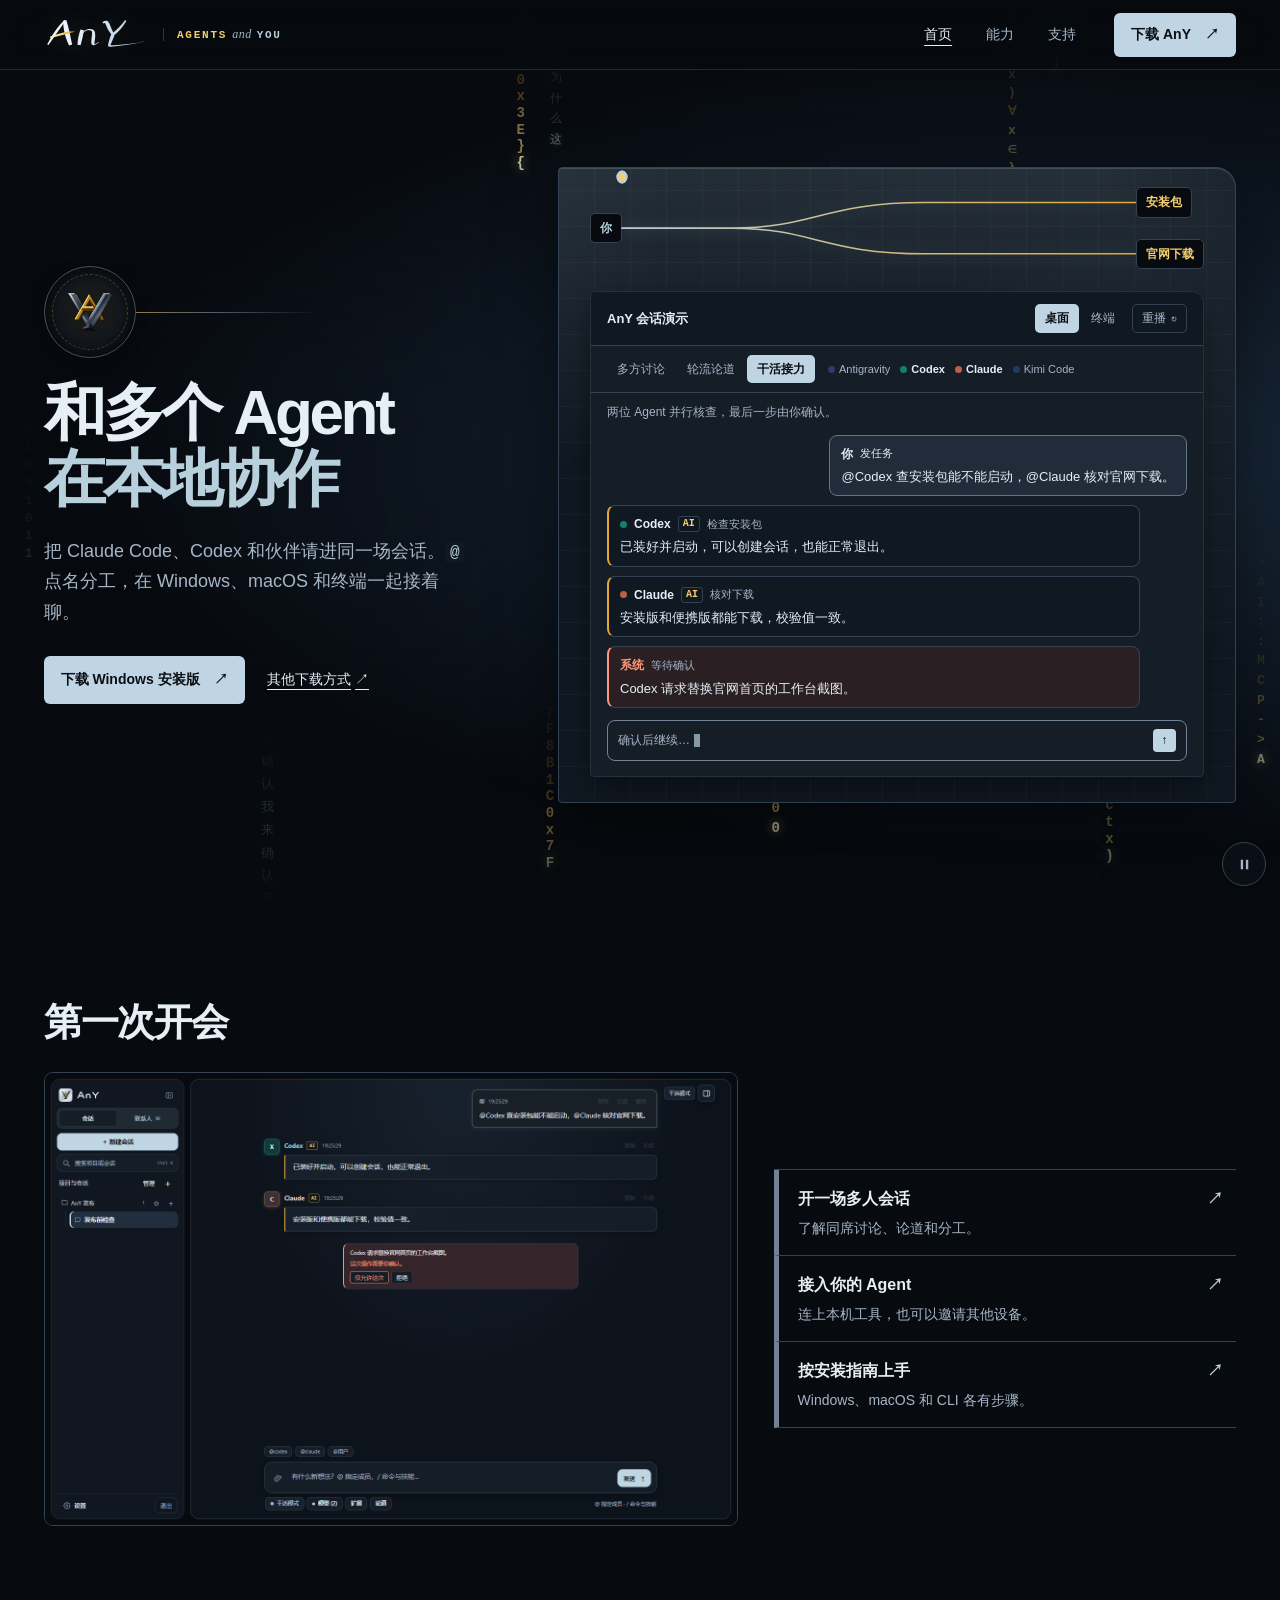
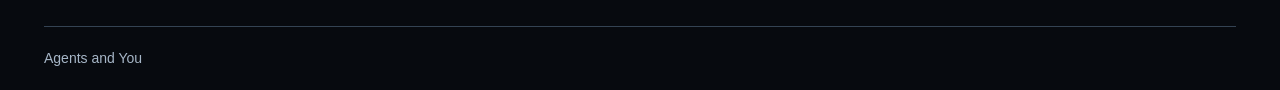
==== commit 28e59f97: "Publish verified AnY 2.8.39 downloads" ====
--- a/website/index.html
+++ b/website/index.html
@@ -13,8 +13,8 @@
   <meta name="twitter:card" content="summary_large_image">
   <title>AnY — 多 Agent 与多人的本地协作空间</title>
   <link rel="icon" href="assets/logo.svg?v=t2">
-  <link rel="stylesheet" href="style.css?v=2.8.38-flow">
-  <script src="site.js?v=2.8.38-flow" defer></script>
+  <link rel="stylesheet" href="style.css?v=2.8.39-flow">
+  <script src="site.js?v=2.8.39-flow" defer></script>
 </head>
 <body class="page-home">
   <header class="topbar">
@@ -45,7 +45,7 @@
           <h1><span>和多个 Agent</span><br><span>在本地协作</span></h1>
           <p class="lead">把 Claude Code、Codex 和伙伴请进同一场会话。<code>@</code> 点名分工，在 Windows、macOS 和终端一起接着聊。</p>
           <div class="hero-actions">
-            <a class="button primary" href="downloads/AnY-Setup-2.8.38.exe" download data-dl-target="win-setup">下载 Windows 安装版 <span aria-hidden="true">↗</span></a>
+            <a class="button primary" href="downloads/AnY-Setup-2.8.39.exe" download data-dl-target="win-setup">下载 Windows 安装版 <span aria-hidden="true">↗</span></a>
             <a class="hero-secondary" href="download.html">其他下载方式 <span aria-hidden="true">↗</span></a>
           </div>
         </div>
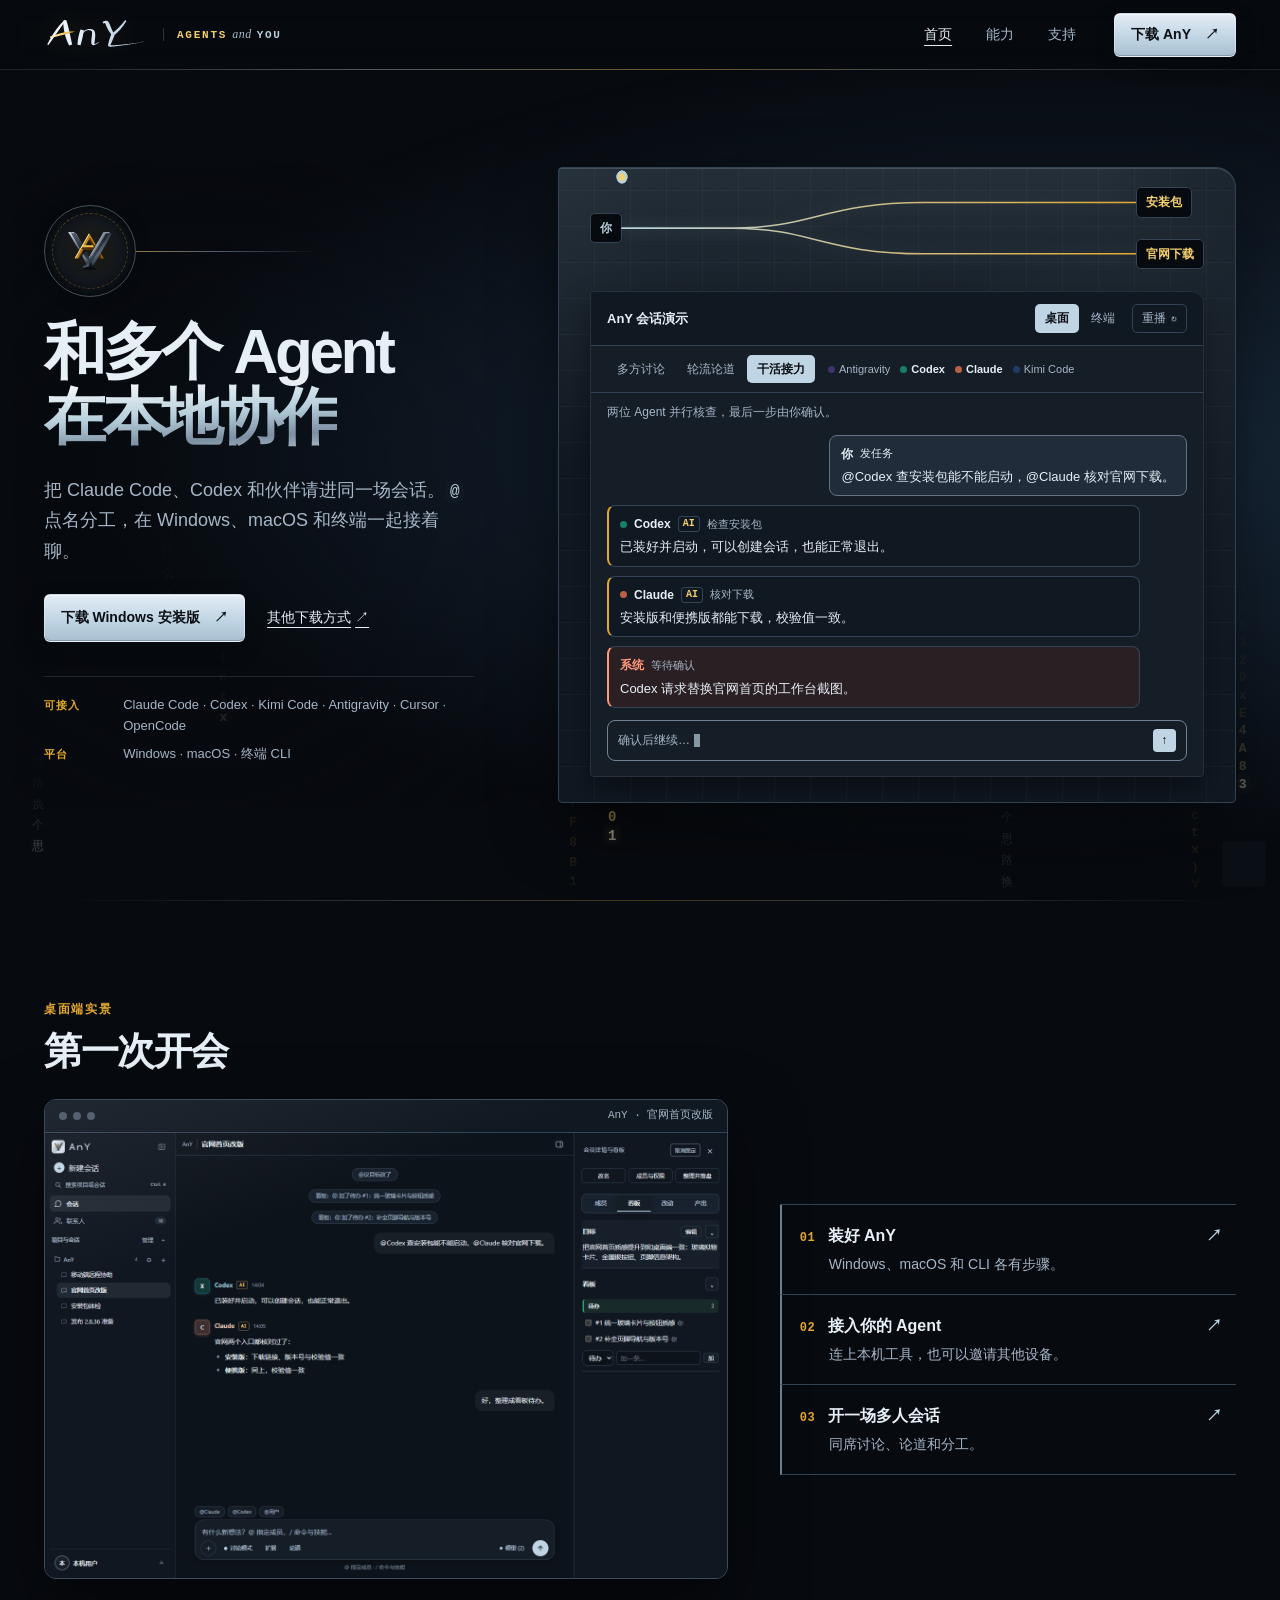
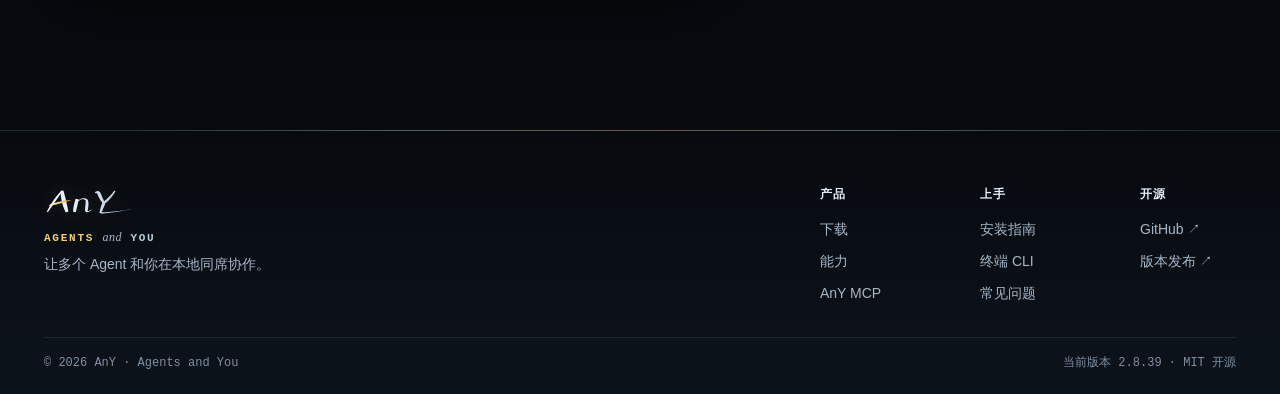
==== commit 01cd6ffc: "Polish the website and record the T2 design system Give the site a fuller footer with versioned link" ====
--- a/website/index.html
+++ b/website/index.html
@@ -13,8 +13,8 @@
   <meta name="twitter:card" content="summary_large_image">
   <title>AnY — 多 Agent 与多人的本地协作空间</title>
   <link rel="icon" href="assets/logo.svg?v=t2">
-  <link rel="stylesheet" href="style.css?v=2.8.39-flow">
-  <script src="site.js?v=2.8.39-flow" defer></script>
+  <link rel="stylesheet" href="style.css?v=2.8.39-polish">
+  <script src="site.js?v=2.8.39-polish" defer></script>
 </head>
 <body class="page-home">
   <header class="topbar">
@@ -48,6 +48,10 @@
             <a class="button primary" href="downloads/AnY-Setup-2.8.39.exe" download data-dl-target="win-setup">下载 Windows 安装版 <span aria-hidden="true">↗</span></a>
             <a class="hero-secondary" href="download.html">其他下载方式 <span aria-hidden="true">↗</span></a>
           </div>
+          <dl class="hero-meta">
+            <div><dt>可接入</dt><dd>Claude Code · Codex · Kimi Code · Antigravity · Cursor · OpenCode</dd></div>
+            <div><dt>平台</dt><dd>Windows · macOS · 终端 CLI</dd></div>
+          </dl>
         </div>
 
         <section class="hero-art" data-stage aria-label="多 Agent 协作界面示例">
@@ -115,28 +119,63 @@
       </div>
     </section>
     <section class="wrap quick-start" id="start" aria-labelledby="start-title">
-      <h2 id="start-title">第一次开会</h2>
-      <img class="workspace-preview" src="assets/workspace.png?v=t2" width="1440" height="940" loading="lazy"
-        alt="AnY 桌面实景，左边是项目和会话列表，右边是 AI 协作消息、权限确认与输入栏">
-      <div class="start-links">
-        <a href="capabilities.html#collab">
-          <strong>开一场多人会话 <span aria-hidden="true">↗</span></strong>
-          <span>了解同席讨论、论道和分工。</span>
-        </a>
-        <a href="capabilities.html#cap-local">
-          <strong>接入你的 Agent <span aria-hidden="true">↗</span></strong>
+      <div class="start-heading">
+        <p class="section-kicker">桌面端实景</p>
+        <h2 id="start-title">第一次开会</h2>
+      </div>
+      <figure class="workspace-frame">
+        <div class="frame-bar" aria-hidden="true"><span><i></i><i></i><i></i></span><span>AnY · 官网首页改版</span></div>
+        <img class="workspace-preview" src="assets/workspace.png?v=t2-gui2" width="1440" height="940" loading="lazy"
+          alt="AnY 桌面实景，左边是项目和会话列表，中间是 Agent 的协作消息与输入栏，右边是会议看板">
+      </figure>
+      <ol class="start-links">
+        <li><a href="support.html#install">
+          <strong><em>01</em>装好 AnY <span aria-hidden="true">↗</span></strong>
+          <span>Windows、macOS 和 CLI 各有步骤。</span>
+        </a></li>
+        <li><a href="capabilities.html#cap-local">
+          <strong><em>02</em>接入你的 Agent <span aria-hidden="true">↗</span></strong>
           <span>连上本机工具，也可以邀请其他设备。</span>
-        </a>
-        <a href="support.html#install">
-          <strong>按安装指南上手 <span aria-hidden="true">↗</span></strong>
-          <span>Windows、macOS 和 CLI 各有步骤。</span>
-        </a>
-      </div>
+        </a></li>
+        <li><a href="capabilities.html#collab">
+          <strong><em>03</em>开一场多人会话 <span aria-hidden="true">↗</span></strong>
+          <span>同席讨论、论道和分工。</span>
+        </a></li>
+      </ol>
     </section>
   </main>
 
-  <footer class="footer wrap">
-    <p>Agents and You</p>
+  <footer class="footer">
+    <div class="wrap footer-inner">
+      <div class="footer-brand">
+        <img src="assets/wordmark.svg?v=t2-sig" alt="AnY" width="92" height="33" loading="lazy">
+        <p><b>Agents</b> <i>and</i> <strong>You</strong></p>
+        <span>让多个 Agent 和你在本地同席协作。</span>
+      </div>
+      <nav class="footer-links" aria-label="页脚导航">
+        <div>
+          <h2>产品</h2>
+          <a href="download.html">下载</a>
+          <a href="capabilities.html">能力</a>
+          <a href="mcp.html">AnY MCP</a>
+        </div>
+        <div>
+          <h2>上手</h2>
+          <a href="support.html#install">安装指南</a>
+          <a href="support.html#install-cli">终端 CLI</a>
+          <a href="support.html#faq">常见问题</a>
+        </div>
+        <div>
+          <h2>开源</h2>
+          <a href="https://github.com/lugen4570-hash/AnY_Agents_and_You" rel="noopener">GitHub <span aria-hidden="true">↗</span></a>
+          <a href="https://github.com/lugen4570-hash/AnY_Agents_and_You/releases" rel="noopener">版本发布 <span aria-hidden="true">↗</span></a>
+        </div>
+      </nav>
+    </div>
+    <div class="wrap footer-base">
+      <span>© 2026 AnY · Agents and You</span>
+      <span><span data-site-version>MIT 开源</span></span>
+    </div>
   </footer>
 </body>
 </html>
--- a/website/style.css
+++ b/website/style.css
@@ -51,7 +51,15 @@
   backdrop-filter: blur(14px) saturate(1.2);
   -webkit-backdrop-filter: blur(14px) saturate(1.2);
   color: var(--ink);
-  border-bottom: 1px solid rgba(183, 208, 220, 0.16);
+  border-bottom: 1px solid rgba(183, 208, 220, 0.12);
+}
+.topbar::after {
+  content: "";
+  position: absolute;
+  inset: auto 0 -1px;
+  height: 1px;
+  background: linear-gradient(90deg, transparent 4%, rgba(183, 208, 220, 0.34) 30%, rgba(228, 168, 50, 0.42) 52%, rgba(183, 208, 220, 0.2) 74%, transparent 96%);
+  pointer-events: none;
 }
 .brand {
   display: inline-flex;
@@ -185,14 +193,31 @@
 .hero h1 { margin-bottom: 25px; font: 700 clamp(38px, 4.85vw, 76px)/1.05 var(--display); letter-spacing: -.055em; }
 .hero h1 span { display: inline-block; }
 .hero h1 span:last-child { color: var(--focus); }
+@supports ((-webkit-background-clip: text) or (background-clip: text)) {
+  .hero h1 span:last-child {
+    background: linear-gradient(176deg, #f0f4f8 8%, #b7d0dc 46%, #7d8fa3 78%, #b0bdcb 100%);
+    -webkit-background-clip: text;
+    background-clip: text;
+    -webkit-text-fill-color: transparent;
+  }
+}
 .lead { max-width: 34em; color: var(--muted); font-size: clamp(15px, 1.5vw, 18px); }
 .hero-copy .lead { max-width: 27em; color: var(--muted); }
 .hero-copy code { color: var(--focus); background: var(--panel); }
 .hero-actions { display: flex; align-items: center; flex-wrap: wrap; gap: 14px 22px; margin-top: 28px; }
 .hero-actions .button { min-height: 48px; }
-.hero-actions .button:hover, .topbar .nav-cta:hover {
-  background: #d6e7f3;
-}
+.topbar .nav-cta, .hero-actions .button, .dl-primary-btn:not(.dl-secondary-btn) {
+  background: linear-gradient(180deg, #e3edf5 0%, #c0d5e4 55%, #a9c0d1 100%);
+  border-color: rgba(240, 244, 248, 0.5);
+  box-shadow: inset 0 1px 0 rgba(255, 255, 255, 0.65), inset 0 -1px 0 rgba(71, 89, 110, 0.35), 0 6px 18px rgba(7, 10, 15, 0.45);
+}
+.hero-actions .button:hover, .topbar .nav-cta:hover, .dl-primary-btn:not(.dl-secondary-btn):hover {
+  background: linear-gradient(180deg, #f0f5fa 0%, #d0e1ed 55%, #b7cbda 100%);
+}
+.hero-meta { display: grid; gap: 7px; margin: 34px 0 0; padding-top: 18px; border-top: 1px solid rgba(183, 208, 220, 0.14); max-width: 31em; }
+.hero-meta div { display: grid; grid-template-columns: 4.2em minmax(0, 1fr); gap: 12px; align-items: baseline; }
+.hero-meta dt { color: var(--ai-edge); font: 600 11px/1.6 var(--mono); letter-spacing: .08em; }
+.hero-meta dd { margin: 0; color: var(--muted); font-size: 13px; line-height: 1.6; }
 .hero-secondary { display: inline-flex; align-items: center; min-height: 44px; font-size: 14px; text-decoration: underline; text-underline-offset: 5px; }
 .hero-secondary span { margin-inline-start: 4px; }
 .hero-art {
@@ -387,24 +412,52 @@
 .product-frame img { display: block; width: 100%; height: auto; }
 .page-capabilities main { padding-bottom: 54px; }
 
-.quick-start { display: grid; grid-template-columns: minmax(0, 1.5fr) minmax(0, 1fr); align-items: center; gap: 20px 36px; padding-block: clamp(50px, 8vw, 100px); }
-.quick-start h2 { grid-column: 1 / -1; margin-bottom: 8px; font: 700 clamp(24px, 3vw, 40px)/1.15 var(--display); }
-.workspace-preview { display: block; width: 100%; height: auto; border: 1px solid var(--line); border-radius: 9px; }
-.start-links { display: grid; border-top: 1px solid var(--line); }
+.quick-start { position: relative; display: grid; grid-template-columns: minmax(0, 1.5fr) minmax(0, 1fr); align-items: center; gap: 22px clamp(28px, 4vw, 52px); padding-block: clamp(56px, 8vw, 108px); }
+.quick-start::before {
+  content: "";
+  position: absolute;
+  inset: 0 0 auto;
+  height: 1px;
+  background: linear-gradient(90deg, transparent, rgba(183, 208, 220, 0.22) 30%, rgba(228, 168, 50, 0.28) 50%, rgba(183, 208, 220, 0.22) 70%, transparent);
+}
+.start-heading { grid-column: 1 / -1; }
+.section-kicker { margin-bottom: 10px; color: var(--ai-edge); font: 600 12px/1.4 var(--mono); letter-spacing: .14em; }
+.quick-start h2 { margin-bottom: 4px; font: 700 clamp(26px, 3vw, 42px)/1.15 var(--display); }
+.workspace-frame {
+  position: relative;
+  margin: 0;
+  overflow: hidden;
+  border: 1px solid #3c4c5e;
+  border-radius: 12px;
+  background: var(--surface);
+  box-shadow: inset 0 1px 0 rgba(240, 244, 248, 0.12), 0 28px 70px rgba(0, 0, 0, 0.5), 0 0 0 1px rgba(7, 10, 15, 0.6);
+}
+.workspace-frame::after {
+  content: "";
+  position: absolute;
+  inset: 0;
+  border-radius: inherit;
+  background: linear-gradient(160deg, rgba(240, 244, 248, 0.07), transparent 28%);
+  pointer-events: none;
+}
+.workspace-frame .frame-bar { padding-block: 8px; font: 500 11px/1.4 var(--mono); }
+.workspace-preview { display: block; width: 100%; height: auto; }
+.start-links { display: grid; margin: 0; padding: 0; list-style: none; border-top: 1px solid var(--line); }
 .start-links a {
   display: grid;
   gap: 4px;
-  padding: 15px 13px 15px 19px;
+  padding: 17px 14px 17px 18px;
   border-bottom: 1px solid var(--line);
-  border-inline-start: 5px solid var(--control-line);
+  border-inline-start: 2px solid var(--control-line);
   background: var(--paper);
   color: var(--ink);
 }
 .start-links a:hover strong { text-decoration: underline; text-underline-offset: 4px; }
 .start-links a:focus-visible { outline-color: var(--focus); }
-.start-links strong { display: flex; justify-content: space-between; gap: 8px; }
-.start-links strong span { color: var(--focus); }
-.start-links a > span { color: var(--muted); font-size: 14px; }
+.start-links strong { display: flex; align-items: baseline; gap: 12px; }
+.start-links strong em { color: var(--ai-edge); font: 600 12px/1 var(--mono); font-style: normal; letter-spacing: .06em; }
+.start-links strong span { margin-inline-start: auto; color: var(--focus); }
+.start-links a > span { padding-inline-start: calc(12px + 2.2ch); color: var(--muted); font-size: 14px; }
 
 .download-center {
   display: grid;
@@ -551,8 +604,27 @@
 .docs-faq details[open] summary span { transform: rotate(45deg); }
 .docs-faq details p { color: var(--muted); }
 .redirect-box { width: min(520px, calc(100% - 36px)); margin: 12vh auto; }
-.footer { padding-block: 22px; border-top: 1px solid var(--line); }
-.footer p { margin: 0; color: var(--muted); font: 500 14px/1.4 var(--font); }
+.footer { position: relative; margin-top: clamp(24px, 4vw, 48px); background: linear-gradient(180deg, rgba(7, 10, 15, 0.96), #0c121a 80%); border-top: 1px solid rgba(183, 208, 220, 0.12); }
+.footer::before {
+  content: "";
+  position: absolute;
+  inset: -1px 0 auto;
+  height: 1px;
+  background: linear-gradient(90deg, transparent 6%, rgba(183, 208, 220, 0.3) 32%, rgba(228, 168, 50, 0.36) 50%, rgba(183, 208, 220, 0.3) 68%, transparent 94%);
+}
+.footer-inner { display: grid; grid-template-columns: minmax(0, 1fr) auto; gap: 32px clamp(32px, 6vw, 96px); padding-block: clamp(36px, 5vw, 56px) 28px; }
+.footer-brand img { display: block; width: 92px; height: auto; filter: drop-shadow(0 0 10px rgba(244, 207, 108, 0.14)); }
+.footer-brand p { margin: 12px 0 6px; color: var(--muted); font: 500 11px/1 var(--mono); letter-spacing: .16em; text-transform: uppercase; }
+.footer-brand p b { color: var(--ai); font-weight: 600; }
+.footer-brand p i { font: italic 400 12px/1 Georgia, serif; letter-spacing: .04em; text-transform: lowercase; }
+.footer-brand p strong { color: var(--focus); font-weight: 600; }
+.footer-brand > span { color: var(--muted); font-size: 14px; }
+.footer-links { display: grid; grid-template-columns: repeat(3, minmax(96px, auto)); gap: 18px clamp(28px, 5vw, 72px); }
+.footer-links h2 { margin: 0 0 10px; color: var(--ink); font: 600 12px/1.4 var(--mono); letter-spacing: .12em; }
+.footer-links a { display: flex; align-items: center; gap: 4px; min-height: 32px; color: var(--muted); font-size: 14px; }
+.footer-links a:hover { color: var(--ink); }
+.footer-links a span { color: var(--focus); font-size: 12px; }
+.footer-base { display: flex; flex-wrap: wrap; justify-content: space-between; gap: 8px 24px; padding-block: 16px 22px; border-top: 1px solid rgba(183, 208, 220, 0.1); color: #7f90a2; font: 500 12px/1.5 var(--mono); }
 
 @media (prefers-reduced-motion: no-preference) {
   .rig-ring-inner { animation: rig-spin 42s linear reverse infinite; }
@@ -630,6 +702,7 @@
   .hero { grid-template-columns: 1fr; gap: 30px; }
   .hero h1 { font-size: clamp(37px, 8vw, 65px); }
   .docs-shell { grid-template-columns: 180px minmax(0, 1fr); }
+  .quick-start { grid-template-columns: 1fr; }
 }
 
 @media (max-width: 640px) {
@@ -653,6 +726,10 @@
   .panel-grid, .panel-gallery, .docs-shell, .term-grid, .doc-two-cols { grid-template-columns: minmax(0, 1fr); }
   .docs-sidebar { position: static; }
   .quick-start { grid-template-columns: 1fr; gap: 14px; }
+  .hero-meta { margin-top: 26px; padding-top: 14px; }
+  .hero-meta div { grid-template-columns: 1fr; gap: 0; }
+  .footer-inner { grid-template-columns: 1fr; gap: 26px; }
+  .footer-links { grid-template-columns: repeat(3, minmax(0, 1fr)); gap: 14px; }
   .download-center { grid-template-columns: minmax(0, 1fr); gap: 18px; min-height: 0; }
   .platform-panels { grid-column: auto; grid-row: auto; min-height: 0; margin-right: 8px; }
   .platform-tiles { grid-template-columns: repeat(2, minmax(0, 1fr)); max-width: none; }
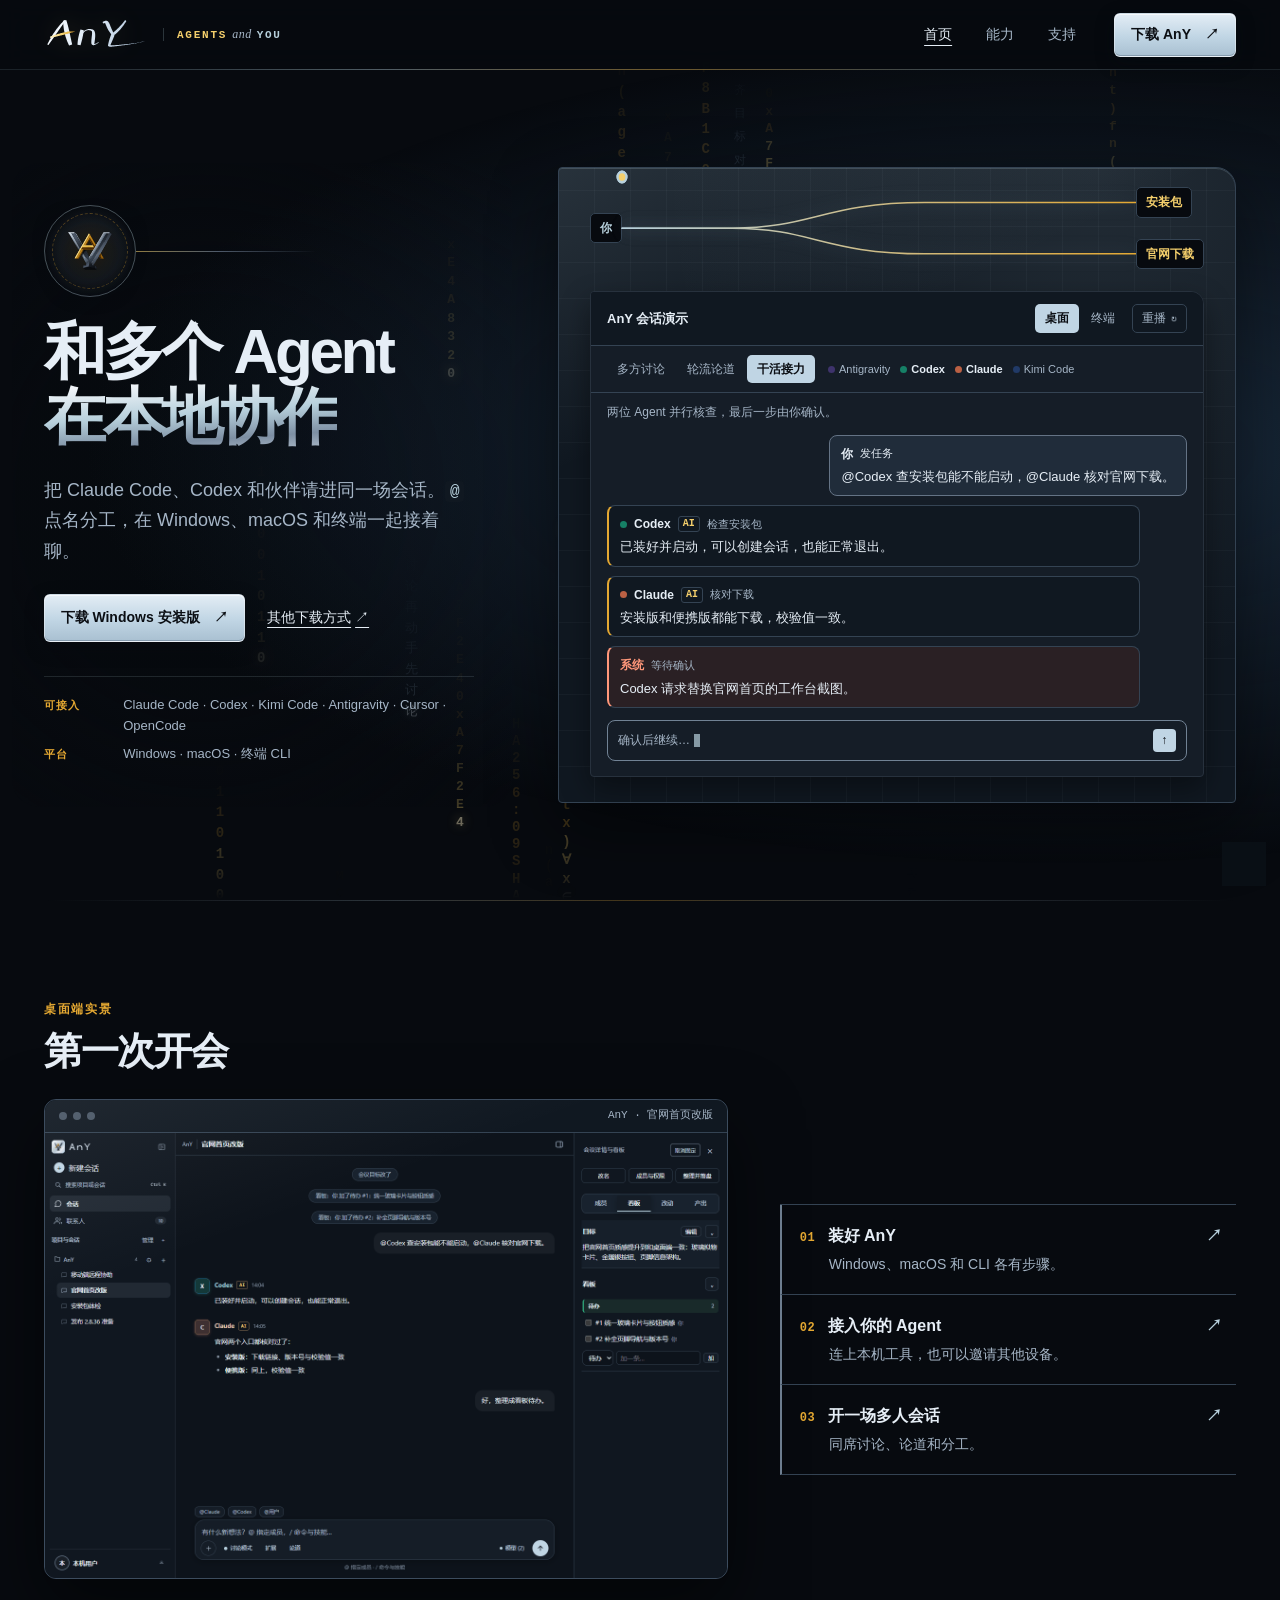
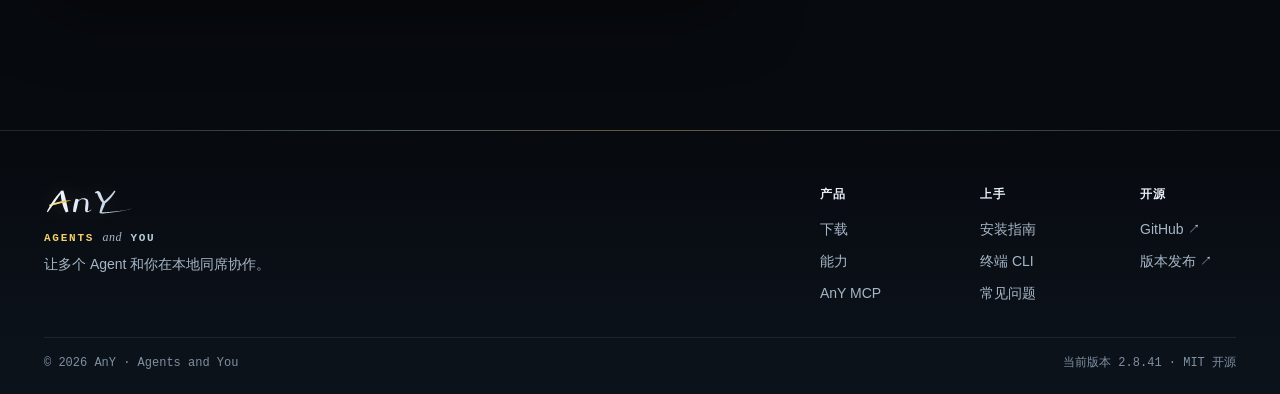
==== commit 285938bf: "Publish verified AnY 2.8.41 downloads Point the site and update manifest at the 2.8.41 release so th" ====
--- a/website/index.html
+++ b/website/index.html
@@ -13,8 +13,8 @@
   <meta name="twitter:card" content="summary_large_image">
   <title>AnY — 多 Agent 与多人的本地协作空间</title>
   <link rel="icon" href="assets/logo.svg?v=t2">
-  <link rel="stylesheet" href="style.css?v=2.8.39-polish">
-  <script src="site.js?v=2.8.39-polish" defer></script>
+  <link rel="stylesheet" href="style.css?v=2.8.41-polish">
+  <script src="site.js?v=2.8.41-polish" defer></script>
 </head>
 <body class="page-home">
   <header class="topbar">
@@ -45,7 +45,7 @@
           <h1><span>和多个 Agent</span><br><span>在本地协作</span></h1>
           <p class="lead">把 Claude Code、Codex 和伙伴请进同一场会话。<code>@</code> 点名分工，在 Windows、macOS 和终端一起接着聊。</p>
           <div class="hero-actions">
-            <a class="button primary" href="downloads/AnY-Setup-2.8.39.exe" download data-dl-target="win-setup">下载 Windows 安装版 <span aria-hidden="true">↗</span></a>
+            <a class="button primary" href="downloads/AnY-Setup-2.8.41.exe" download data-dl-target="win-setup">下载 Windows 安装版 <span aria-hidden="true">↗</span></a>
             <a class="hero-secondary" href="download.html">其他下载方式 <span aria-hidden="true">↗</span></a>
           </div>
           <dl class="hero-meta">
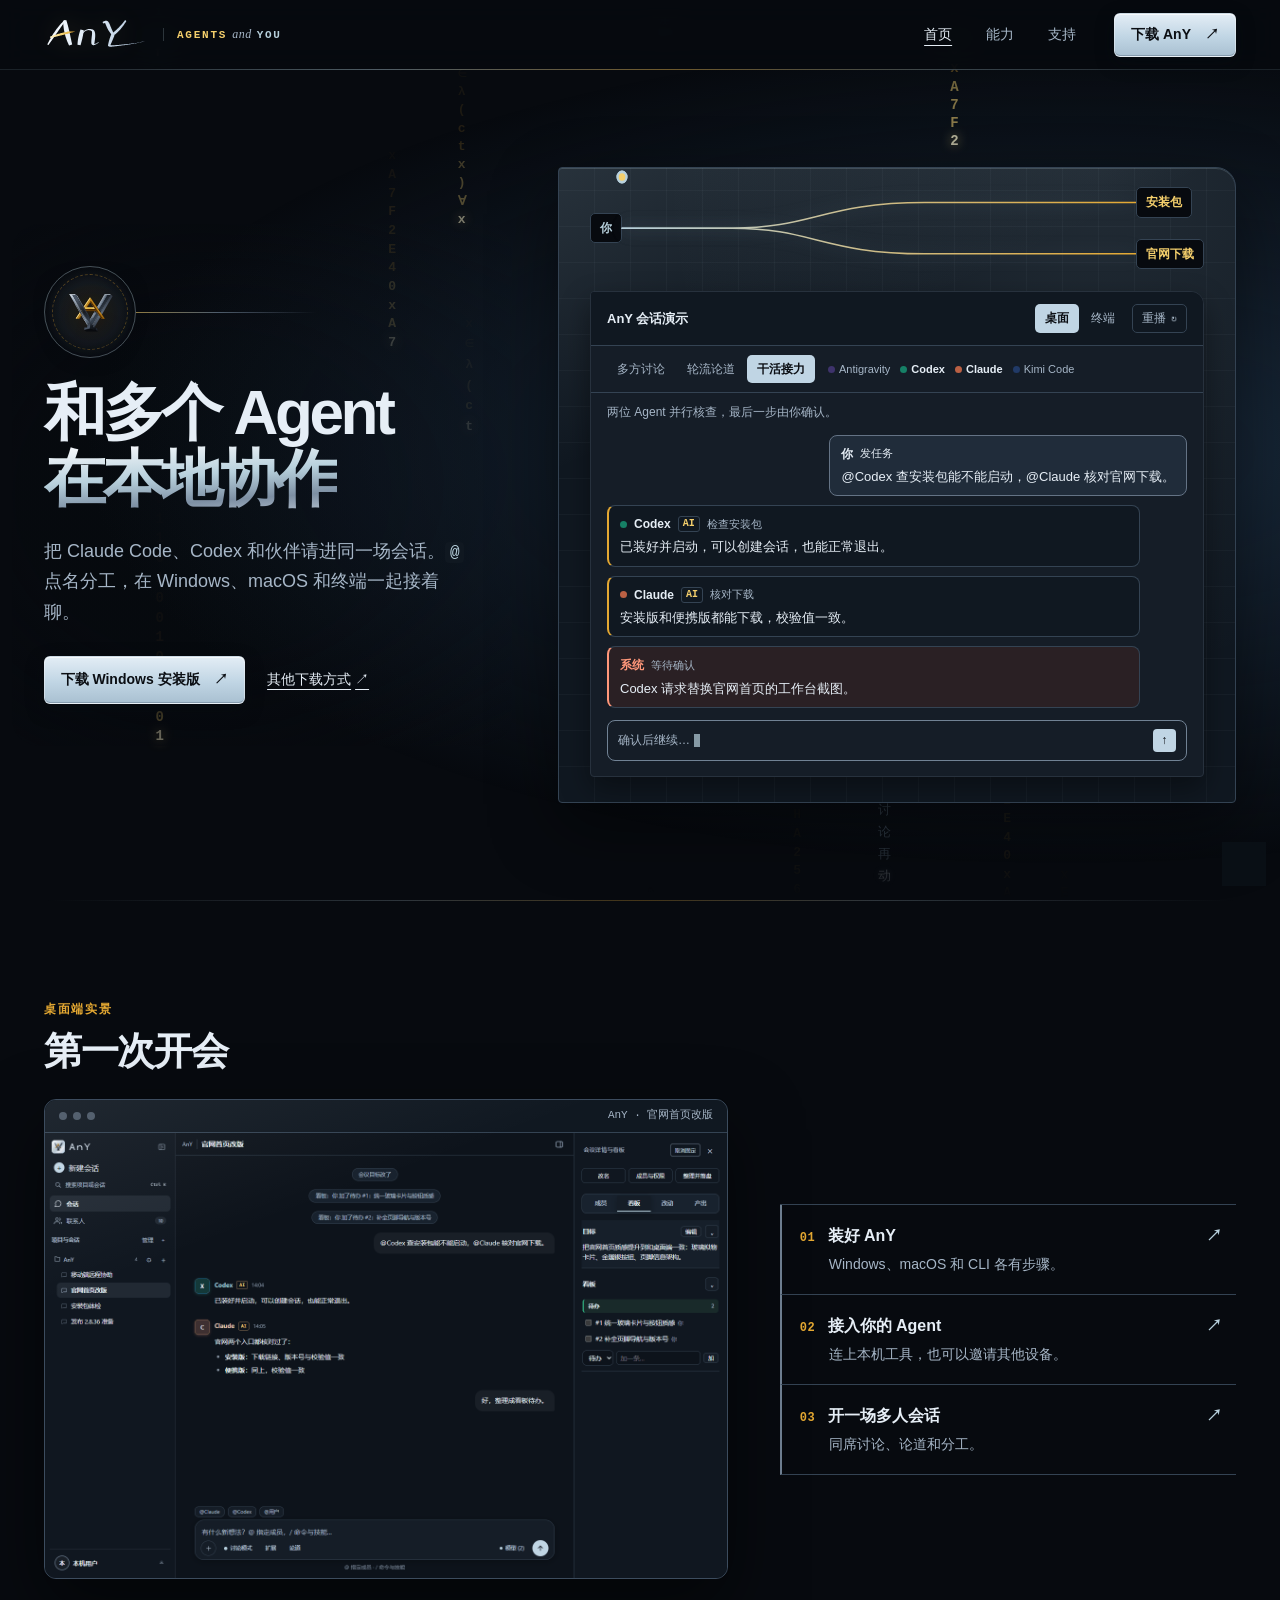
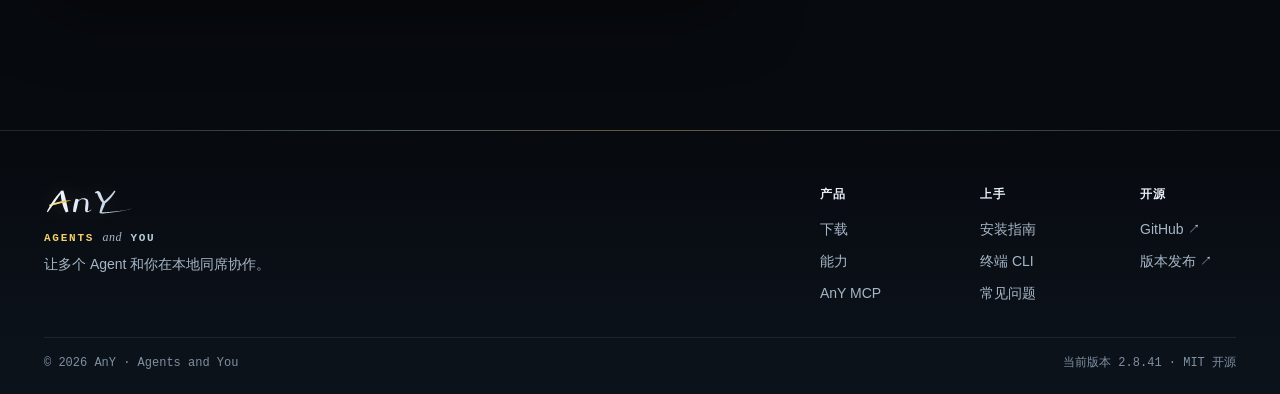
==== commit e1331969: "Drop the hero capability list that overpromised integrations Generated with [Devin](https://devin.ai" ====
--- a/website/index.html
+++ b/website/index.html
@@ -48,10 +48,6 @@
             <a class="button primary" href="downloads/AnY-Setup-2.8.41.exe" download data-dl-target="win-setup">下载 Windows 安装版 <span aria-hidden="true">↗</span></a>
             <a class="hero-secondary" href="download.html">其他下载方式 <span aria-hidden="true">↗</span></a>
           </div>
-          <dl class="hero-meta">
-            <div><dt>可接入</dt><dd>Claude Code · Codex · Kimi Code · Antigravity · Cursor · OpenCode</dd></div>
-            <div><dt>平台</dt><dd>Windows · macOS · 终端 CLI</dd></div>
-          </dl>
         </div>
 
         <section class="hero-art" data-stage aria-label="多 Agent 协作界面示例">
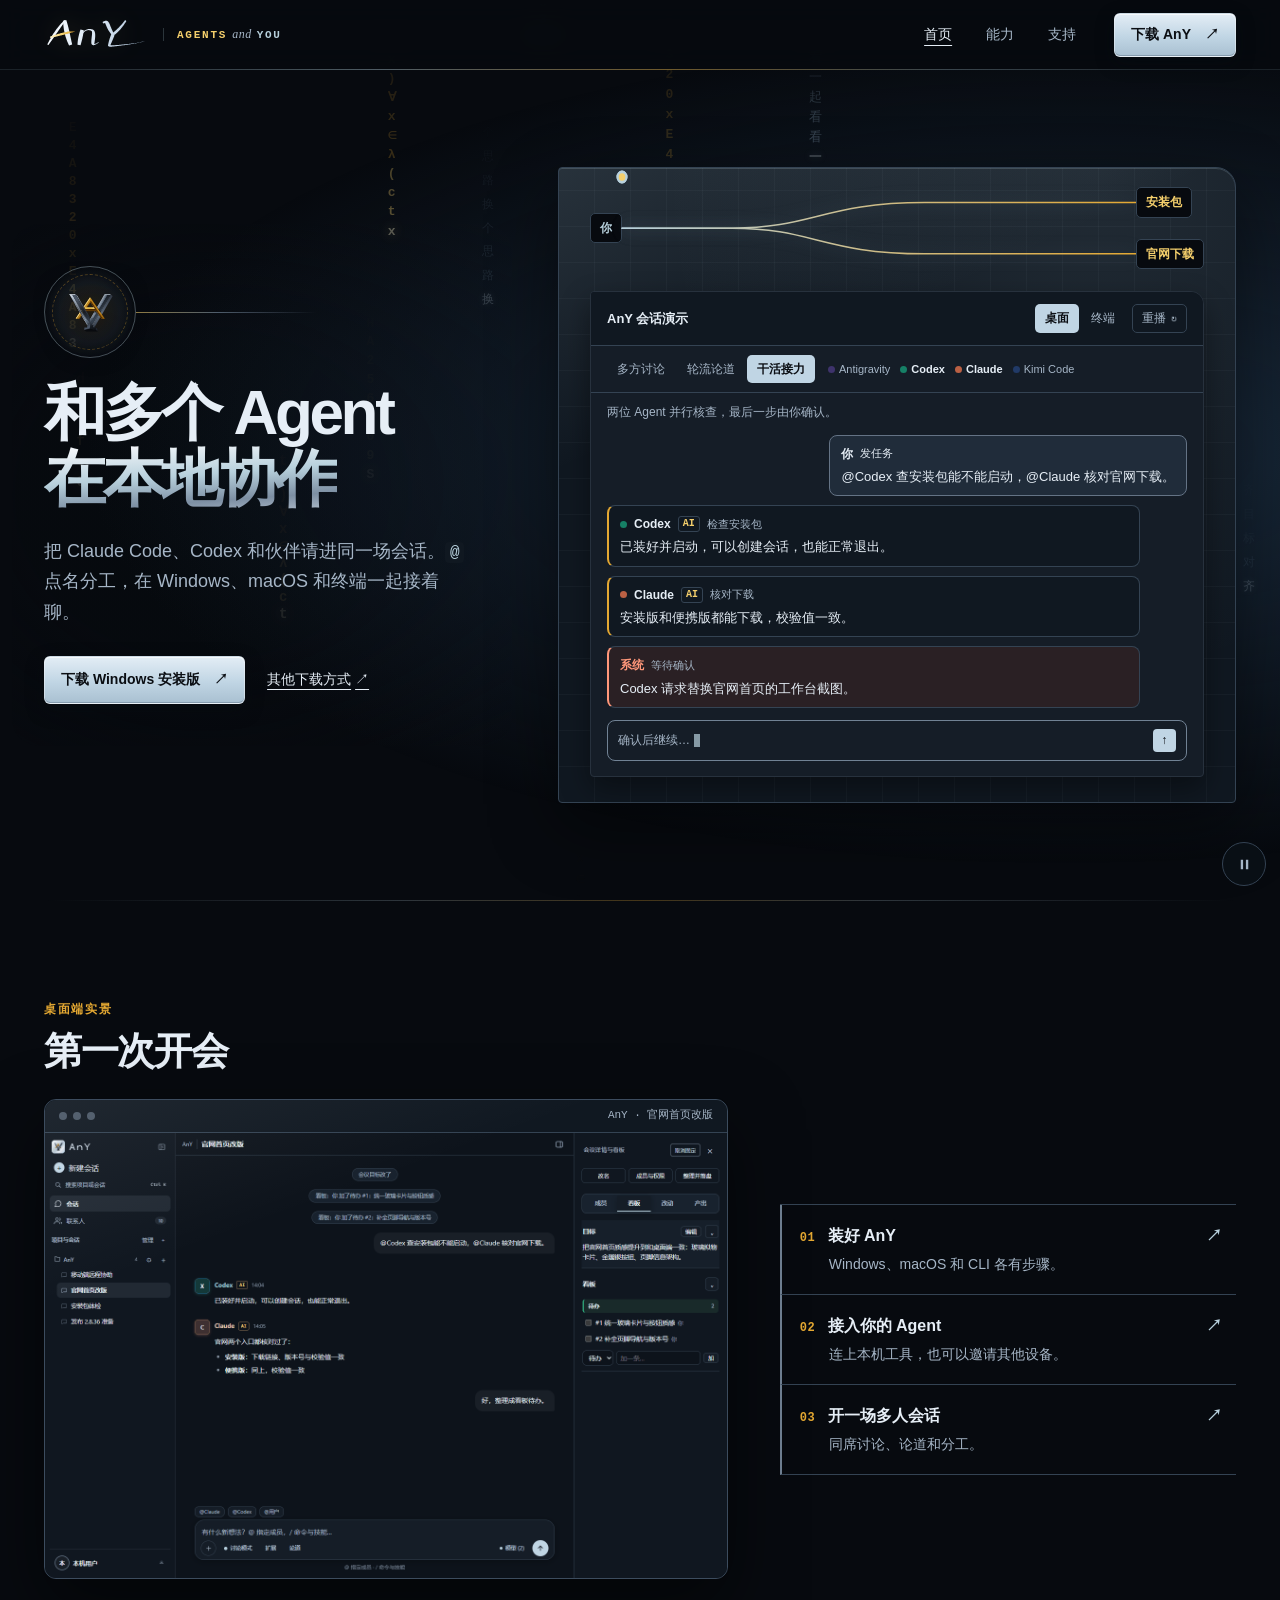
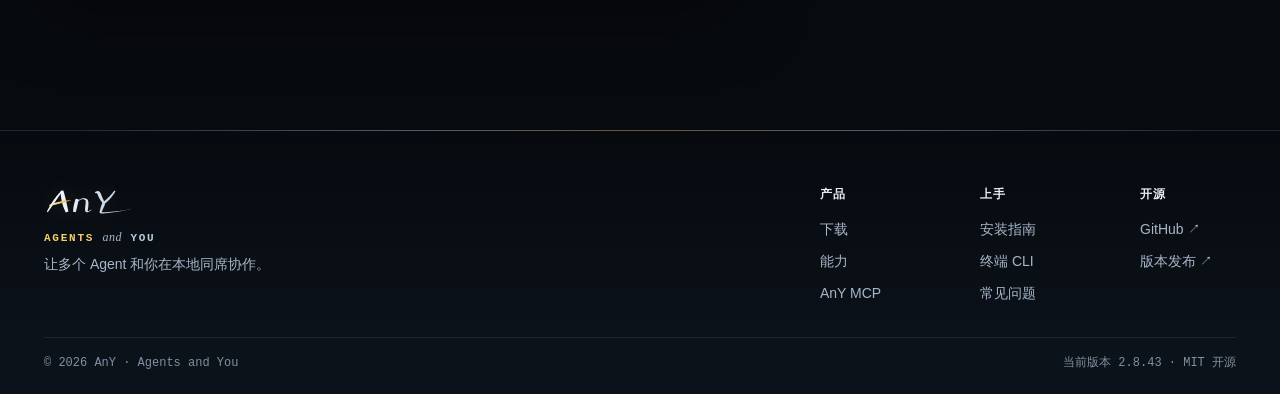
==== commit 78a8ca09: "Publish AnY 2.8.43 download links" ====
--- a/website/index.html
+++ b/website/index.html
@@ -45,7 +45,7 @@
           <h1><span>和多个 Agent</span><br><span>在本地协作</span></h1>
           <p class="lead">把 Claude Code、Codex 和伙伴请进同一场会话。<code>@</code> 点名分工，在 Windows、macOS 和终端一起接着聊。</p>
           <div class="hero-actions">
-            <a class="button primary" href="downloads/AnY-Setup-2.8.41.exe" download data-dl-target="win-setup">下载 Windows 安装版 <span aria-hidden="true">↗</span></a>
+            <a class="button primary" href="downloads/AnY-Setup-2.8.43.exe" download data-dl-target="win-setup">下载 Windows 安装版 <span aria-hidden="true">↗</span></a>
             <a class="hero-secondary" href="download.html">其他下载方式 <span aria-hidden="true">↗</span></a>
           </div>
         </div>
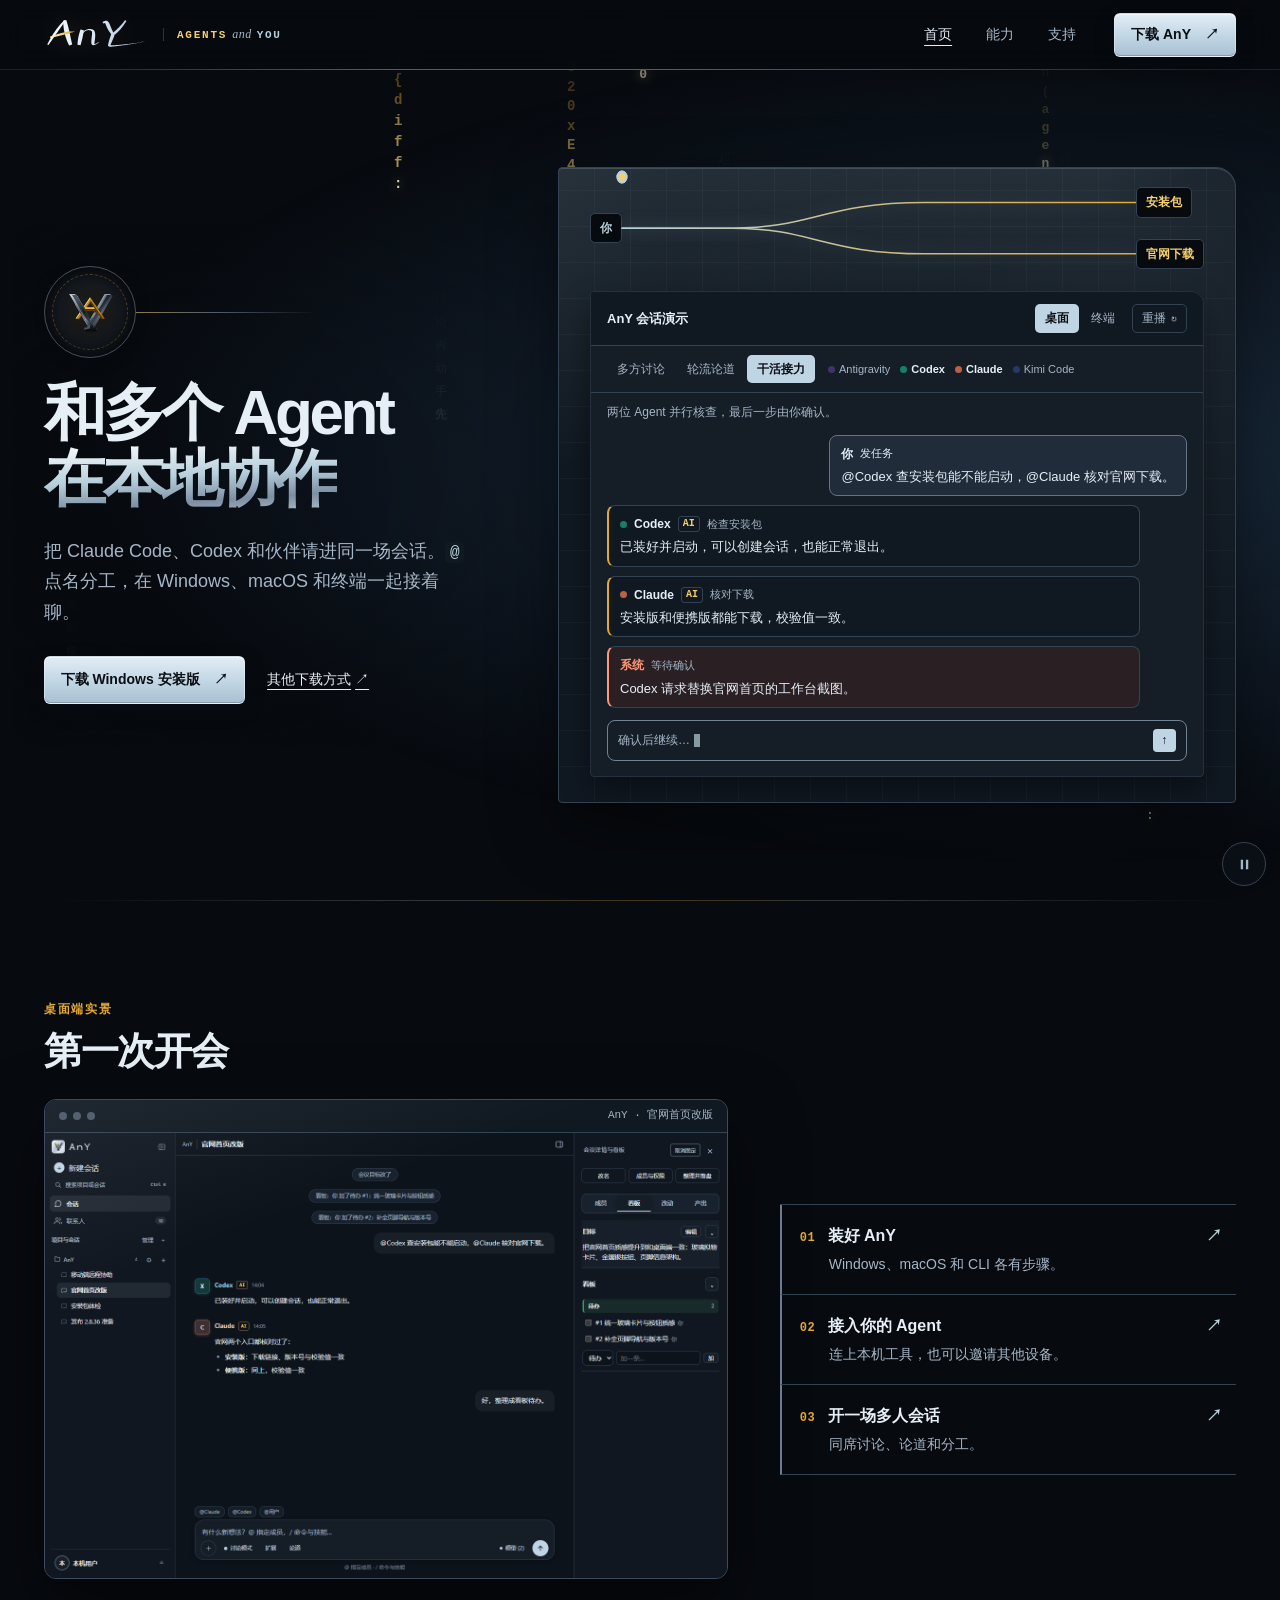
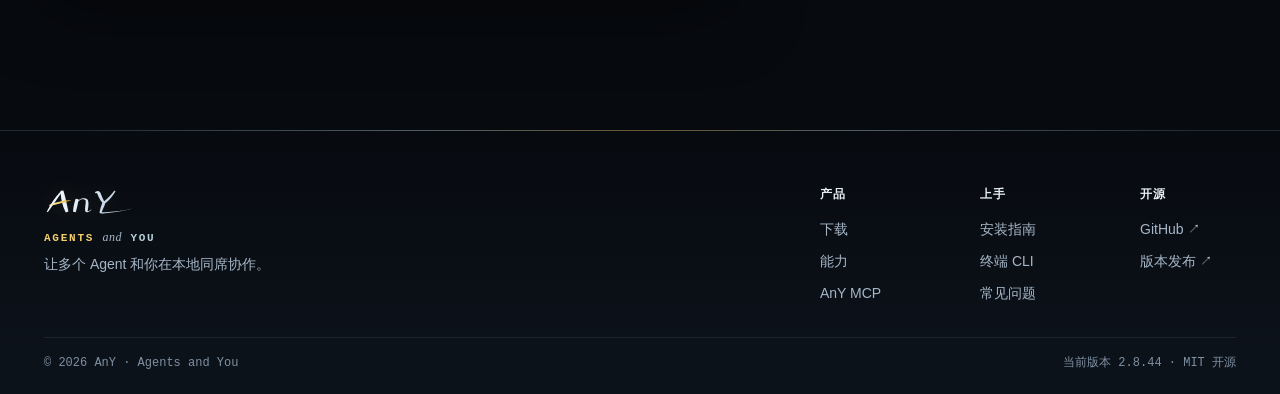
==== commit 397682c0: "Publish AnY 2.8.44 downloads" ====
--- a/website/index.html
+++ b/website/index.html
@@ -45,7 +45,7 @@
           <h1><span>和多个 Agent</span><br><span>在本地协作</span></h1>
           <p class="lead">把 Claude Code、Codex 和伙伴请进同一场会话。<code>@</code> 点名分工，在 Windows、macOS 和终端一起接着聊。</p>
           <div class="hero-actions">
-            <a class="button primary" href="downloads/AnY-Setup-2.8.43.exe" download data-dl-target="win-setup">下载 Windows 安装版 <span aria-hidden="true">↗</span></a>
+            <a class="button primary" href="downloads/AnY-Setup-2.8.44.exe" download data-dl-target="win-setup">下载 Windows 安装版 <span aria-hidden="true">↗</span></a>
             <a class="hero-secondary" href="download.html">其他下载方式 <span aria-hidden="true">↗</span></a>
           </div>
         </div>
